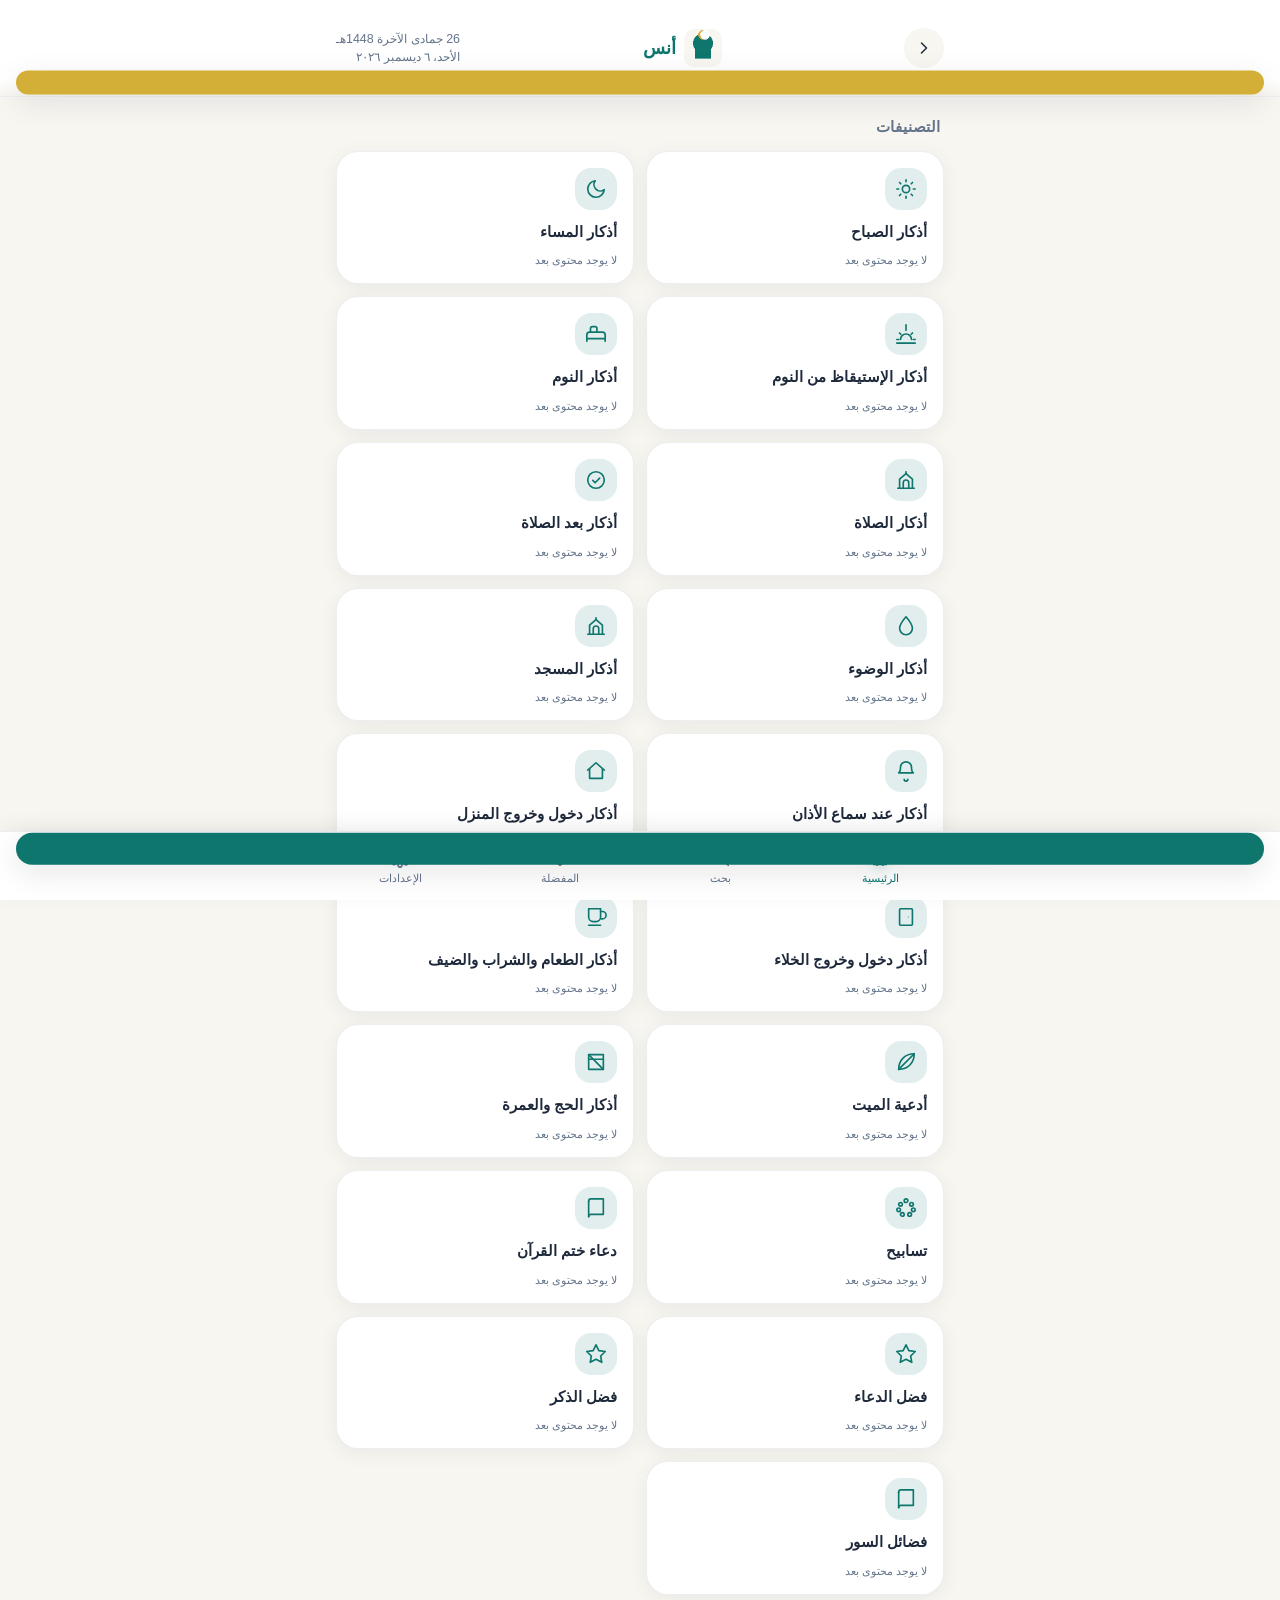
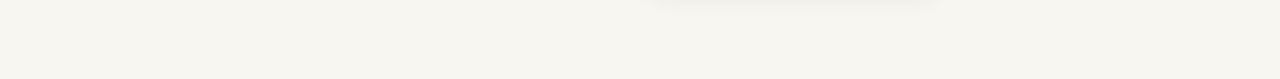
==== index.html @ d57fd91d "Add files via upload" ====
<!DOCTYPE html>
<html lang="ar" dir="rtl">
<head>
  <meta charset="UTF-8" />
  <meta name="viewport" content="width=device-width, initial-scale=1, viewport-fit=cover, maximum-scale=1" />
  <title>أنس - UNS | تطبيق الأذكار</title>
  <meta name="description" content="أنس - تطبيق أذكار إسلامي أنيق يعمل بدون إنترنت، لتسبيح وحفظ وتتبع أذكارك اليومية." />

  <meta name="theme-color" content="#0F766E" />
  <meta name="color-scheme" content="light dark" />
  <meta name="mobile-web-app-capable" content="yes" />
  <meta name="apple-mobile-web-app-capable" content="yes" />
  <meta name="apple-mobile-web-app-status-bar-style" content="black-translucent" />
  <meta name="apple-mobile-web-app-title" content="أنس" />

  <link rel="manifest" href="manifest.json" />
  <link rel="icon" href="assets/icons/favicon.ico" sizes="any" />
  <link rel="icon" type="image/png" sizes="192x192" href="assets/icons/icon-192.png" />
  <link rel="apple-touch-icon" href="assets/icons/icon-180.png" />

  <link rel="stylesheet" href="assets/css/variables.css" />
  <link rel="stylesheet" href="assets/css/base.css" />
  <link rel="stylesheet" href="assets/css/layout.css" />
  <link rel="stylesheet" href="assets/css/components.css" />
  <link rel="stylesheet" href="assets/css/animations.css" />
</head>
<body>
  <a href="#app-outlet" class="skip-link">تخطَّ إلى المحتوى</a>

  <div id="app">
    <header class="app-header" id="app-header" role="banner"></header>

    <main class="app-main" id="main">
      <div id="app-outlet" tabindex="-1"></div>
    </main>

    <nav class="bottom-nav" id="bottom-nav" role="navigation" aria-label="التنقل السفلي"></nav>

    <div class="toast" id="toast" aria-live="polite" aria-atomic="true">
      <div class="toast__inner"></div>
    </div>

    <div class="install-banner" id="install-banner"></div>
    <div class="update-banner" id="update-banner"></div>
  </div>

  <script type="module" src="assets/js/app.js"></script>
</body>
</html>
---- assets/css/variables.css ----
/* ==========================================================================
   UNS (أنس) — Design Tokens
   ========================================================================== */
:root {
  /* Brand colors */
  --color-primary: #0F766E;
  --color-primary-dark: #0B5952;
  --color-primary-light: #14B8A6;
  --color-secondary: #D4AF37;
  --color-bg: #F8F6F1;
  --color-surface: #FFFFFF;
  --color-text: #1E293B;
  --color-text-muted: #64748B;
  --color-success: #16A34A;
  --color-border: rgba(30, 41, 59, 0.08);
  --color-overlay: rgba(15, 23, 42, 0.55);

  /* Elevation */
  --shadow-soft: 0 4px 20px rgba(15, 23, 42, 0.06);
  --shadow-medium: 0 8px 30px rgba(15, 23, 42, 0.10);
  --shadow-button: 0 6px 18px rgba(15, 118, 110, 0.35);

  /* Radius */
  --radius-sm: 10px;
  --radius-md: 16px;
  --radius-lg: 22px;
  --radius-xl: 28px;
  --radius-full: 999px;

  /* Spacing */
  --space-1: 4px;
  --space-2: 8px;
  --space-3: 12px;
  --space-4: 16px;
  --space-5: 20px;
  --space-6: 24px;
  --space-8: 32px;

  /* Typography */
  --font-family: 'UNS-System', 'Segoe UI', Tahoma, Geneva, Arial, sans-serif;
  --font-size-base: 18px;
  --font-size-sm: 0.85em;
  --font-size-lg: 1.2em;
  --font-size-xl: 1.6em;
  --line-height-relaxed: 1.9;

  /* Motion */
  --transition-fast: 150ms ease;
  --transition-medium: 280ms cubic-bezier(.4,0,.2,1);
  --transition-slow: 420ms cubic-bezier(.4,0,.2,1);

  /* Safe areas */
  --safe-top: env(safe-area-inset-top, 0px);
  --safe-bottom: env(safe-area-inset-bottom, 0px);

  --bottom-nav-height: 68px;
  --header-height: 96px;
}

[data-theme="dark"] {
  --color-primary: #14B8A6;
  --color-primary-dark: #0F766E;
  --color-primary-light: #2DD4BF;
  --color-secondary: #E7C34F;
  --color-bg: #0D1412;
  --color-surface: #16211E;
  --color-text: #ECEDEE;
  --color-text-muted: #9AA5A2;
  --color-border: rgba(255, 255, 255, 0.08);
  --color-overlay: rgba(0, 0, 0, 0.6);
  --shadow-soft: 0 4px 20px rgba(0, 0, 0, 0.35);
  --shadow-medium: 0 8px 30px rgba(0, 0, 0, 0.45);
}

/* Font family options selectable from settings */
[data-font="system"] { --font-family: 'UNS-System', 'Segoe UI', Tahoma, Geneva, Arial, sans-serif; }
[data-font="traditional"] { --font-family: 'Traditional Arabic', 'Times New Roman', 'UNS-System', serif; }
[data-font="simplified"] { --font-family: 'Simplified Arabic', Tahoma, 'UNS-System', sans-serif; }
[data-font="rounded"] { --font-family: 'Geeza Pro', 'Arial Rounded MT Bold', 'UNS-System', sans-serif; }

/* Font size options */
[data-fontsize="sm"] { --font-size-base: 16px; }
[data-fontsize="md"] { --font-size-base: 18px; }
[data-fontsize="lg"] { --font-size-base: 21px; }
[data-fontsize="xl"] { --font-size-base: 25px; }
---- assets/css/base.css ----
/* ==========================================================================
   UNS (أنس) — Base / Reset
   ========================================================================== */
*, *::before, *::after { box-sizing: border-box; }

html {
  -webkit-text-size-adjust: 100%;
  scroll-behavior: smooth;
}

html, body {
  height: 100%;
  margin: 0;
  padding: 0;
}

body {
  direction: rtl;
  font-family: var(--font-family);
  font-size: var(--font-size-base);
  background: var(--color-bg);
  color: var(--color-text);
  line-height: 1.5;
  overflow-x: hidden;
  -webkit-tap-highlight-color: transparent;
  transition: background var(--transition-medium), color var(--transition-medium);
}

img { max-width: 100%; display: block; }

button {
  font-family: inherit;
  font-size: inherit;
  color: inherit;
  background: none;
  border: none;
  cursor: pointer;
  -webkit-tap-highlight-color: transparent;
}

a { color: inherit; text-decoration: none; }

ul, ol { list-style: none; margin: 0; padding: 0; }

h1, h2, h3, h4, p { margin: 0; }

input, select {
  font-family: inherit;
  font-size: inherit;
  color: inherit;
}

/* Focus visibility for keyboard users */
:focus-visible {
  outline: 3px solid var(--color-secondary);
  outline-offset: 2px;
  border-radius: var(--radius-sm);
}

/* Reduced motion */
@media (prefers-reduced-motion: reduce) {
  *, *::before, *::after {
    animation-duration: 0.001ms !important;
    animation-iteration-count: 1 !important;
    transition-duration: 0.001ms !important;
    scroll-behavior: auto !important;
  }
}

/* High contrast support */
@media (prefers-contrast: more) {
  :root {
    --color-border: rgba(30,41,59,0.35);
  }
}

#app {
  min-height: 100%;
  display: flex;
  flex-direction: column;
}

.app-main {
  flex: 1;
  padding-top: calc(var(--header-height) + var(--safe-top));
  padding-bottom: calc(var(--bottom-nav-height) + var(--safe-bottom) + var(--space-4));
  padding-inline: var(--space-4);
  max-width: 640px;
  width: 100%;
  margin-inline: auto;
}

.visually-hidden {
  position: absolute !important;
  width: 1px; height: 1px;
  padding: 0; margin: -1px;
  overflow: hidden;
  clip: rect(0,0,0,0);
  white-space: nowrap;
  border: 0;
}

.arabic-text {
  font-weight: 600;
  line-height: var(--line-height-relaxed);
}
---- assets/css/layout.css ----
/* ==========================================================================
   UNS (أنس) — App Shell Layout
   ========================================================================== */
.app-header {
  position: fixed;
  inset-inline: 0;
  top: 0;
  z-index: 40;
  padding-top: var(--safe-top);
  background: linear-gradient(180deg, var(--color-surface) 85%, transparent);
  border-bottom: 1px solid var(--color-border);
  backdrop-filter: blur(10px);
}

.app-header__row {
  max-width: 640px;
  margin-inline: auto;
  padding: var(--space-3) var(--space-4);
  display: flex;
  align-items: center;
  justify-content: space-between;
  min-height: var(--header-height);
}

.app-header__brand {
  display: flex;
  align-items: center;
  gap: var(--space-2);
}

.app-header__brand-icon {
  width: 38px; height: 38px;
  border-radius: var(--radius-sm);
}

.app-header__title {
  font-size: 1.15rem;
  font-weight: 800;
  color: var(--color-primary);
}

.app-header__dates {
  text-align: start;
}

.app-header__hijri {
  font-size: 0.78rem;
  color: var(--color-text-muted);
}

.app-header__gregorian {
  font-size: 0.72rem;
  color: var(--color-text-muted);
}

.app-header__back {
  width: 40px; height: 40px;
  display: flex; align-items: center; justify-content: center;
  border-radius: var(--radius-full);
  background: var(--color-bg);
}

.app-header__search-btn {
  width: 40px; height: 40px;
  display: flex; align-items: center; justify-content: center;
  border-radius: var(--radius-full);
  background: var(--color-bg);
}

/* Bottom navigation */
.bottom-nav {
  position: fixed;
  inset-inline: 0;
  bottom: 0;
  z-index: 40;
  background: var(--color-surface);
  border-top: 1px solid var(--color-border);
  padding-bottom: var(--safe-bottom);
  box-shadow: 0 -4px 20px rgba(0,0,0,0.05);
}

.bottom-nav__row {
  max-width: 640px;
  margin-inline: auto;
  display: flex;
  height: var(--bottom-nav-height);
}

.bottom-nav__item {
  flex: 1;
  display: flex;
  flex-direction: column;
  align-items: center;
  justify-content: center;
  gap: 2px;
  color: var(--color-text-muted);
  font-size: 0.68rem;
  min-height: 44px;
  transition: color var(--transition-fast);
}

.bottom-nav__item svg { width: 22px; height: 22px; }

.bottom-nav__item[aria-current="page"] {
  color: var(--color-primary);
}

.bottom-nav__item[aria-current="page"] svg {
  filter: drop-shadow(0 2px 6px rgba(15,118,110,0.35));
}

/* Toast */
.toast {
  position: fixed;
  bottom: calc(var(--bottom-nav-height) + var(--safe-bottom) + 14px);
  inset-inline: 0;
  display: flex;
  justify-content: center;
  z-index: 100;
  pointer-events: none;
}

.toast__inner {
  background: var(--color-text);
  color: var(--color-surface);
  padding: 10px 20px;
  border-radius: var(--radius-full);
  font-size: 0.85rem;
  box-shadow: var(--shadow-medium);
  opacity: 0;
  transform: translateY(10px);
  transition: all var(--transition-medium);
}

.toast--visible .toast__inner {
  opacity: 1;
  transform: translateY(0);
}

/* Install banner */
.install-banner {
  position: fixed;
  bottom: calc(var(--bottom-nav-height) + var(--safe-bottom) + var(--space-3));
  inset-inline: var(--space-4);
  background: var(--color-primary);
  color: #fff;
  border-radius: var(--radius-lg);
  padding: var(--space-4);
  display: flex;
  align-items: center;
  gap: var(--space-3);
  box-shadow: var(--shadow-medium);
  z-index: 60;
  transform: translateY(140%);
  transition: transform var(--transition-slow);
}

.install-banner--visible { transform: translateY(0); }

.install-banner__text { flex: 1; font-size: 0.85rem; }

.install-banner__actions { display: flex; gap: var(--space-2); }

.install-banner__btn {
  background: rgba(255,255,255,0.2);
  padding: 8px 14px;
  border-radius: var(--radius-full);
  font-size: 0.8rem;
  font-weight: 700;
}

.install-banner__btn--primary { background: var(--color-secondary); color: #1E293B; }

/* Update banner */
.update-banner {
  position: fixed;
  top: calc(var(--header-height) + var(--safe-top) + var(--space-2));
  inset-inline: var(--space-4);
  background: var(--color-secondary);
  color: #1E293B;
  border-radius: var(--radius-lg);
  padding: var(--space-3) var(--space-4);
  display: flex;
  align-items: center;
  justify-content: space-between;
  gap: var(--space-3);
  box-shadow: var(--shadow-medium);
  z-index: 60;
  font-size: 0.85rem;
  font-weight: 700;
  transform: translateY(-140%);
  transition: transform var(--transition-slow);
}

.update-banner--visible { transform: translateY(0); }
---- assets/css/components.css ----
/* ==========================================================================
   UNS (أنس) — Components
   ========================================================================== */

/* Section title */
.section-title {
  font-size: 0.95rem;
  font-weight: 800;
  color: var(--color-text-muted);
  margin: var(--space-5) var(--space-1) var(--space-3);
}

/* Category grid */
.category-grid {
  display: grid;
  grid-template-columns: 1fr 1fr;
  gap: var(--space-3);
}

.category-card {
  background: var(--color-surface);
  border-radius: var(--radius-lg);
  padding: var(--space-4);
  box-shadow: var(--shadow-soft);
  display: flex;
  flex-direction: column;
  align-items: flex-start;
  gap: var(--space-3);
  min-height: 118px;
  border: 1px solid var(--color-border);
  transition: transform var(--transition-fast), box-shadow var(--transition-fast);
  position: relative;
  overflow: hidden;
}

.category-card:active { transform: scale(0.97); }

.category-card__icon {
  width: 42px; height: 42px;
  border-radius: var(--radius-md);
  background: color-mix(in srgb, var(--color-primary) 12%, transparent);
  display: flex; align-items: center; justify-content: center;
  color: var(--color-primary);
}

.category-card__icon svg { width: 22px; height: 22px; }

.category-card__name {
  font-weight: 700;
  font-size: 0.92rem;
  line-height: 1.4;
}

.category-card__count {
  font-size: 0.7rem;
  color: var(--color-text-muted);
}

.category-card__badge {
  position: absolute;
  top: 10px;
  inset-inline-end: 10px;
  width: 22px; height: 22px;
  border-radius: 50%;
  background: var(--color-success);
  display: flex; align-items: center; justify-content: center;
  color: #fff;
}

.category-card__badge svg { width: 13px; height: 13px; }

/* Dhikr list */
.dhikr-list-item {
  background: var(--color-surface);
  border-radius: var(--radius-lg);
  padding: var(--space-4);
  box-shadow: var(--shadow-soft);
  margin-bottom: var(--space-3);
  display: flex;
  align-items: flex-start;
  gap: var(--space-3);
  border: 1px solid var(--color-border);
  transition: transform var(--transition-fast);
}

.dhikr-list-item:active { transform: scale(0.985); }

.dhikr-list-item--done {
  border-color: color-mix(in srgb, var(--color-success) 40%, transparent);
  background: color-mix(in srgb, var(--color-success) 6%, var(--color-surface));
}

.dhikr-list-item__check {
  width: 30px; height: 30px;
  border-radius: 50%;
  border: 2px solid var(--color-border);
  flex-shrink: 0;
  display: flex; align-items: center; justify-content: center;
  color: transparent;
}

.dhikr-list-item--done .dhikr-list-item__check {
  background: var(--color-success);
  border-color: var(--color-success);
  color: #fff;
}

.dhikr-list-item__check svg { width: 16px; height: 16px; }

.dhikr-list-item__body { flex: 1; min-width: 0; }

.dhikr-list-item__text {
  font-size: 1rem;
  line-height: var(--line-height-relaxed);
}

.dhikr-list-item__meta {
  margin-top: var(--space-2);
  font-size: 0.75rem;
  color: var(--color-text-muted);
  display: flex;
  gap: var(--space-3);
  align-items: center;
}

.dhikr-list-item__fav {
  color: var(--color-text-muted);
}

.dhikr-list-item__fav[aria-pressed="true"] { color: var(--color-secondary); }
.dhikr-list-item__fav svg { width: 18px; height: 18px; }

/* Dhikr counter page */
.dhikr-stage {
  display: flex;
  flex-direction: column;
  align-items: center;
  padding-top: var(--space-4);
}

.dhikr-stage__progress {
  font-size: 0.85rem;
  color: var(--color-text-muted);
  margin-bottom: var(--space-4);
}

.dhikr-stage__card {
  width: 100%;
  background: var(--color-surface);
  border-radius: var(--radius-xl);
  box-shadow: var(--shadow-medium);
  padding: var(--space-6) var(--space-5);
  text-align: center;
  border: 1px solid var(--color-border);
  min-height: 160px;
  display: flex;
  align-items: center;
  justify-content: center;
}

.dhikr-stage__text {
  font-size: 1.35rem;
  line-height: var(--line-height-relaxed);
  font-weight: 700;
}

.dhikr-stage__circle-wrap {
  position: relative;
  width: 240px; height: 240px;
  margin: var(--space-8) auto var(--space-4);
}

.dhikr-stage__circle-wrap svg { width: 100%; height: 100%; transform: rotate(-90deg); }

.dhikr-stage__circle-bg { fill: none; stroke: var(--color-border); stroke-width: 12; }
.dhikr-stage__circle-fg {
  fill: none;
  stroke: var(--color-primary);
  stroke-width: 12;
  stroke-linecap: round;
  transition: stroke-dashoffset var(--transition-medium);
}

.dhikr-stage__center {
  position: absolute;
  inset: 0;
  display: flex;
  flex-direction: column;
  align-items: center;
  justify-content: center;
}

.dhikr-stage__remaining {
  font-size: 2.6rem;
  font-weight: 800;
  color: var(--color-primary);
  font-variant-numeric: tabular-nums;
}

.dhikr-stage__percent {
  font-size: 0.85rem;
  color: var(--color-text-muted);
  margin-top: 4px;
}

.tap-button {
  width: 100%;
  max-width: 320px;
  padding: var(--space-5);
  background: var(--color-primary);
  color: #fff;
  border-radius: var(--radius-xl);
  font-size: 1.1rem;
  font-weight: 800;
  box-shadow: var(--shadow-button);
  min-height: 66px;
  transition: transform 100ms ease;
}

.tap-button:active { transform: scale(0.96); }

.dhikr-stage__actions {
  display: flex;
  gap: var(--space-3);
  margin-top: var(--space-5);
}

.icon-btn {
  width: 46px; height: 46px;
  border-radius: var(--radius-full);
  background: var(--color-surface);
  border: 1px solid var(--color-border);
  display: flex; align-items: center; justify-content: center;
  box-shadow: var(--shadow-soft);
}

.icon-btn svg { width: 20px; height: 20px; }

/* Completion screen */
.completion-screen {
  display: flex;
  flex-direction: column;
  align-items: center;
  text-align: center;
  padding-top: var(--space-8);
  gap: var(--space-4);
}

.completion-screen__icon {
  width: 96px; height: 96px;
  border-radius: 50%;
  background: color-mix(in srgb, var(--color-success) 15%, transparent);
  display: flex; align-items: center; justify-content: center;
  color: var(--color-success);
}

.completion-screen__icon svg { width: 48px; height: 48px; }

.completion-screen__title { font-size: 1.3rem; font-weight: 800; }
.completion-screen__subtitle { color: var(--color-text-muted); font-size: 0.9rem; }

.primary-btn {
  background: var(--color-primary);
  color: #fff;
  padding: 14px 28px;
  border-radius: var(--radius-full);
  font-weight: 700;
  box-shadow: var(--shadow-button);
}

.secondary-btn {
  background: var(--color-bg);
  color: var(--color-text);
  padding: 14px 28px;
  border-radius: var(--radius-full);
  font-weight: 700;
  border: 1px solid var(--color-border);
}

/* Settings */
.settings-group {
  background: var(--color-surface);
  border-radius: var(--radius-lg);
  border: 1px solid var(--color-border);
  margin-bottom: var(--space-4);
  overflow: hidden;
}

.settings-group__title {
  padding: var(--space-3) var(--space-4) var(--space-1);
  font-size: 0.75rem;
  color: var(--color-text-muted);
  font-weight: 700;
}

.settings-row {
  display: flex;
  align-items: center;
  justify-content: space-between;
  padding: var(--space-4);
  border-top: 1px solid var(--color-border);
  gap: var(--space-3);
  min-height: 44px;
}

.settings-row:first-of-type { border-top: none; }

.settings-row__label { font-weight: 600; font-size: 0.92rem; }
.settings-row__desc { font-size: 0.72rem; color: var(--color-text-muted); margin-top: 2px; }

.segmented {
  display: flex;
  background: var(--color-bg);
  border-radius: var(--radius-full);
  padding: 3px;
  gap: 2px;
}

.segmented button {
  padding: 8px 14px;
  border-radius: var(--radius-full);
  font-size: 0.78rem;
  font-weight: 700;
  color: var(--color-text-muted);
  min-height: 34px;
}

.segmented button[aria-pressed="true"] {
  background: var(--color-primary);
  color: #fff;
}

.switch {
  width: 48px; height: 28px;
  border-radius: var(--radius-full);
  background: var(--color-border);
  position: relative;
  flex-shrink: 0;
  transition: background var(--transition-fast);
}

.switch::after {
  content: "";
  position: absolute;
  top: 3px;
  inset-inline-start: 3px;
  width: 22px; height: 22px;
  border-radius: 50%;
  background: #fff;
  box-shadow: 0 2px 6px rgba(0,0,0,0.2);
  transition: inset-inline-start var(--transition-fast);
}

.switch[aria-pressed="true"] { background: var(--color-primary); }
.switch[aria-pressed="true"]::after { inset-inline-start: 23px; }

.select-native {
  background: var(--color-bg);
  border: 1px solid var(--color-border);
  border-radius: var(--radius-md);
  padding: 8px 12px;
  min-height: 40px;
}

/* Search */
.search-bar {
  display: flex;
  align-items: center;
  gap: var(--space-2);
  background: var(--color-surface);
  border: 1px solid var(--color-border);
  border-radius: var(--radius-full);
  padding: var(--space-2) var(--space-4);
  margin-bottom: var(--space-4);
  box-shadow: var(--shadow-soft);
}

.search-bar input {
  flex: 1;
  background: none;
  border: none;
  min-height: 40px;
}

.search-bar svg { width: 18px; height: 18px; color: var(--color-text-muted); flex-shrink: 0; }

.empty-state {
  text-align: center;
  padding: var(--space-8) var(--space-4);
  color: var(--color-text-muted);
}

.empty-state svg { width: 56px; height: 56px; margin-inline: auto var(--space-3); opacity: 0.5; }

/* Stats */
.stats-grid {
  display: grid;
  grid-template-columns: repeat(3, 1fr);
  gap: var(--space-3);
  margin-bottom: var(--space-5);
}

.stat-card {
  background: var(--color-surface);
  border-radius: var(--radius-lg);
  padding: var(--space-4) var(--space-2);
  text-align: center;
  border: 1px solid var(--color-border);
  box-shadow: var(--shadow-soft);
}

.stat-card__value { font-size: 1.4rem; font-weight: 800; color: var(--color-primary); }
.stat-card__label { font-size: 0.68rem; color: var(--color-text-muted); margin-top: 4px; }

.bars {
  display: flex;
  align-items: flex-end;
  gap: 8px;
  height: 120px;
  padding: var(--space-3);
  background: var(--color-surface);
  border-radius: var(--radius-lg);
  border: 1px solid var(--color-border);
}

.bars__col { flex: 1; display: flex; flex-direction: column; align-items: center; gap: 6px; }
.bars__fill {
  width: 100%;
  background: var(--color-primary);
  border-radius: 6px 6px 0 0;
  min-height: 3px;
  transition: height var(--transition-medium);
}
.bars__label { font-size: 0.6rem; color: var(--color-text-muted); }

/* Skip link */
.skip-link {
  position: fixed;
  top: -60px;
  inset-inline-start: 10px;
  background: var(--color-primary);
  color: #fff;
  padding: 10px 16px;
  border-radius: var(--radius-md);
  z-index: 200;
  transition: top var(--transition-fast);
}

.skip-link:focus { top: calc(10px + var(--safe-top)); }
---- assets/css/animations.css ----
/* ==========================================================================
   UNS (أنس) — Animations
   ========================================================================== */

@keyframes uns-fade-in {
  from { opacity: 0; transform: translateY(8px); }
  to { opacity: 1; transform: translateY(0); }
}

@keyframes uns-pop {
  0% { transform: scale(0.9); opacity: 0; }
  60% { transform: scale(1.03); opacity: 1; }
  100% { transform: scale(1); }
}

@keyframes uns-check-pop {
  0% { transform: scale(0); }
  70% { transform: scale(1.2); }
  100% { transform: scale(1); }
}

@keyframes uns-pulse {
  0%, 100% { box-shadow: 0 0 0 0 rgba(15,118,110,0.35); }
  50% { box-shadow: 0 0 0 14px rgba(15,118,110,0); }
}

.view-enter {
  animation: uns-fade-in var(--transition-medium) both;
}

.category-card, .dhikr-list-item {
  animation: uns-fade-in var(--transition-medium) both;
}

.dhikr-stage__card {
  animation: uns-pop var(--transition-medium) both;
}

.dhikr-list-item--done .dhikr-list-item__check svg {
  animation: uns-check-pop 260ms ease both;
}

.completion-screen__icon {
  animation: uns-pop 420ms cubic-bezier(.34,1.56,.64,1) both;
}

.tap-button--tapped {
  animation: uns-pulse 500ms ease-out;
}

@media (prefers-reduced-motion: reduce) {
  .category-card, .dhikr-list-item, .dhikr-stage__card, .completion-screen__icon, .view-enter {
    animation: none !important;
  }
}
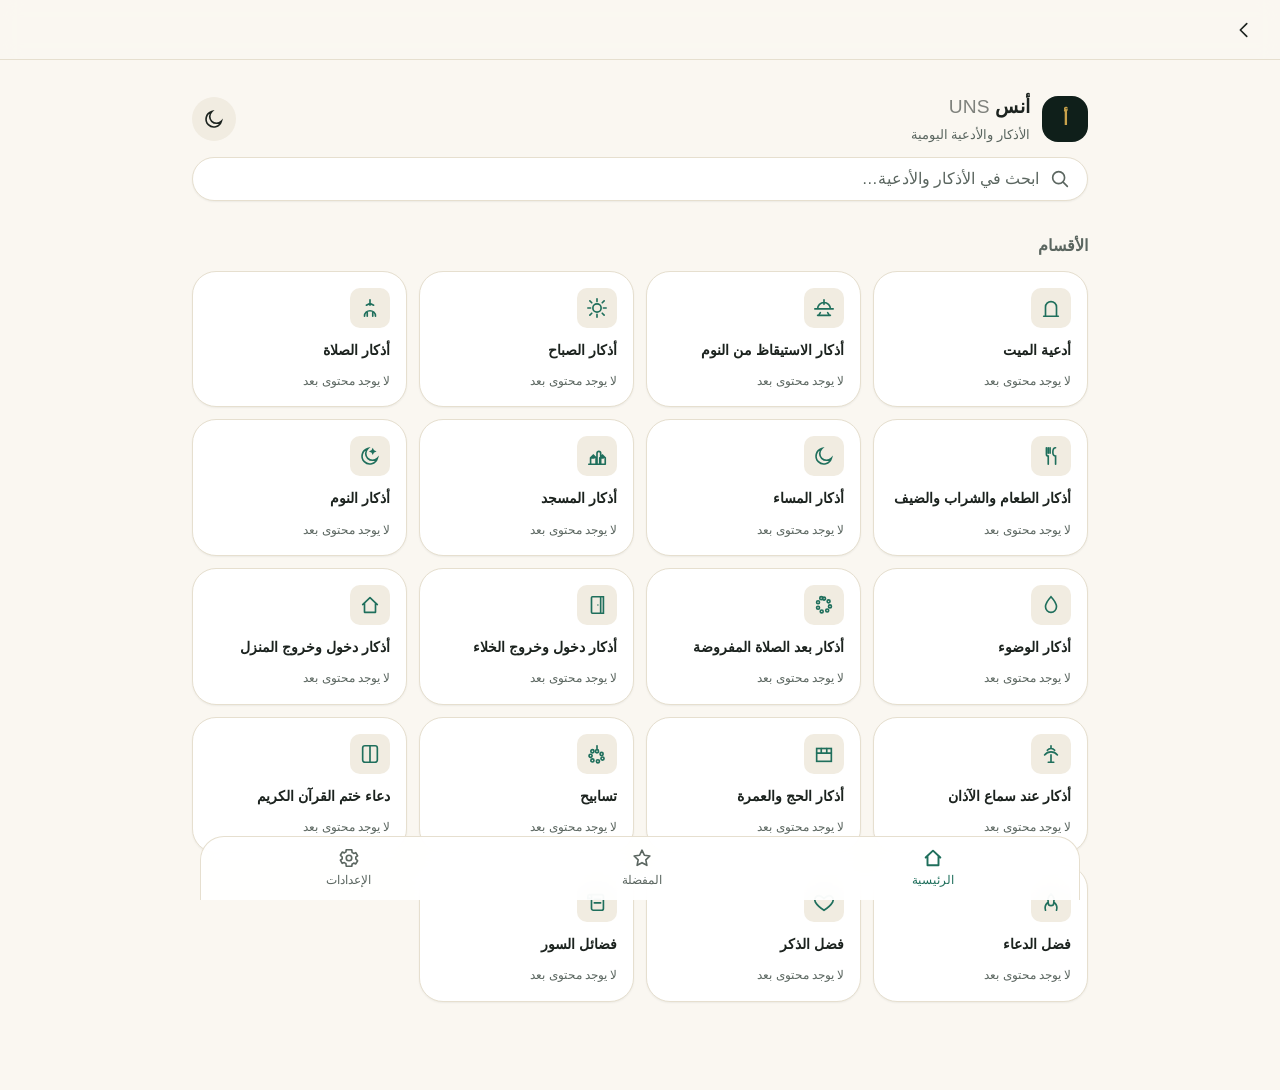
==== commit 9d5c3fb8: "Add files via upload" ====
--- a/index.html
+++ b/index.html
@@ -1,49 +1,64 @@
 <!DOCTYPE html>
 <html lang="ar" dir="rtl">
 <head>
-  <meta charset="UTF-8" />
-  <meta name="viewport" content="width=device-width, initial-scale=1, viewport-fit=cover, maximum-scale=1" />
-  <title>أنس - UNS | تطبيق الأذكار</title>
-  <meta name="description" content="أنس - تطبيق أذكار إسلامي أنيق يعمل بدون إنترنت، لتسبيح وحفظ وتتبع أذكارك اليومية." />
-
-  <meta name="theme-color" content="#0F766E" />
-  <meta name="color-scheme" content="light dark" />
-  <meta name="mobile-web-app-capable" content="yes" />
-  <meta name="apple-mobile-web-app-capable" content="yes" />
-  <meta name="apple-mobile-web-app-status-bar-style" content="black-translucent" />
-  <meta name="apple-mobile-web-app-title" content="أنس" />
-
-  <link rel="manifest" href="manifest.json" />
-  <link rel="icon" href="assets/icons/favicon.ico" sizes="any" />
-  <link rel="icon" type="image/png" sizes="192x192" href="assets/icons/icon-192.png" />
-  <link rel="apple-touch-icon" href="assets/icons/icon-180.png" />
-
-  <link rel="stylesheet" href="assets/css/variables.css" />
-  <link rel="stylesheet" href="assets/css/base.css" />
-  <link rel="stylesheet" href="assets/css/layout.css" />
-  <link rel="stylesheet" href="assets/css/components.css" />
-  <link rel="stylesheet" href="assets/css/animations.css" />
+<meta charset="UTF-8" />
+<meta name="viewport" content="width=device-width, initial-scale=1, viewport-fit=cover" />
+<title>أنس - UNS | الأذكار والأدعية</title>
+<meta name="description" content="تطبيق أنس للأذكار والأدعية اليومية، يعمل بالكامل بدون إنترنت." />
+<meta name="theme-color" content="#0F1F1A" />
+<link rel="manifest" href="manifest.json" />
+<link rel="icon" href="assets/icons/icon-192.svg" type="image/svg+xml" />
+<link rel="apple-touch-icon" href="assets/icons/icon-192.svg" />
+<link rel="stylesheet" href="css/main.css" />
+<link rel="stylesheet" href="css/components.css" />
+<link rel="stylesheet" href="css/home.css" />
+<link rel="stylesheet" href="css/section.css" />
+<link rel="stylesheet" href="css/dhikr.css" />
+<link rel="stylesheet" href="css/settings.css" />
+<link rel="stylesheet" href="css/responsive.css" />
 </head>
 <body>
-  <a href="#app-outlet" class="skip-link">تخطَّ إلى المحتوى</a>
 
-  <div id="app">
-    <header class="app-header" id="app-header" role="banner"></header>
+<script>
+  // Decode the path GitHub Pages' 404.html redirect trick encoded into the query string,
+  // and restore the real URL before the router reads it. No-op on any normal host/route.
+  (function (l) {
+    if (l.search[1] !== '/') return;
+    var decoded = l.search.slice(1).split('&').map(function (s) {
+      return s.replace(/~and~/g, '&');
+    }).join('?');
+    window.history.replaceState(null, null, l.pathname.slice(0, -1) + decoded + l.hash);
+  })(window.location);
+</script>
 
-    <main class="app-main" id="main">
-      <div id="app-outlet" tabindex="-1"></div>
-    </main>
+<div id="app">
+  <header class="app-header" id="appHeader" hidden>
+    <button class="app-header__back" id="backBtn" aria-label="رجوع">
+      <svg class="icon" aria-hidden="true"><use href="assets/icons/sprite.svg#icon-back"></use></svg>
+    </button>
+    <h1 class="app-header__title"></h1>
+  </header>
 
-    <nav class="bottom-nav" id="bottom-nav" role="navigation" aria-label="التنقل السفلي"></nav>
+  <main id="view" role="main"></main>
 
-    <div class="toast" id="toast" aria-live="polite" aria-atomic="true">
-      <div class="toast__inner"></div>
-    </div>
+  <nav class="tabbar" aria-label="التنقل الرئيسي">
+    <a class="tabbar__item" data-route="home" href="/" data-route-link>
+      <svg class="icon" aria-hidden="true"><use href="assets/icons/sprite.svg#icon-home"></use></svg>
+      <span>الرئيسية</span>
+    </a>
+    <a class="tabbar__item" data-route="favorites" href="/favorites" data-route-link>
+      <svg class="icon" aria-hidden="true"><use href="assets/icons/sprite.svg#icon-star"></use></svg>
+      <span>المفضلة</span>
+    </a>
+    <a class="tabbar__item" data-route="settings" href="/settings" data-route-link>
+      <svg class="icon" aria-hidden="true"><use href="assets/icons/sprite.svg#icon-settings"></use></svg>
+      <span>الإعدادات</span>
+    </a>
+  </nav>
+</div>
 
-    <div class="install-banner" id="install-banner"></div>
-    <div class="update-banner" id="update-banner"></div>
-  </div>
+<div class="toast" id="toast" role="status" aria-live="polite"></div>
 
-  <script type="module" src="assets/js/app.js"></script>
+<script type="module" src="js/app.js"></script>
 </body>
 </html>
--- a/css/main.css
+++ b/css/main.css
@@ -0,0 +1,198 @@
+/* ==========================================================================
+   أنس - UNS — Core tokens, reset, base typography
+   ========================================================================== */
+
+:root {
+  /* Light palette — "ورق ومحبرة" calm paper & ink */
+  --color-bg: #FAF7F1;
+  --color-surface: #FFFFFF;
+  --color-surface-2: #F1ECE1;
+  --color-border: #E6DFCF;
+  --color-text: #1C231F;
+  --color-text-muted: #5B6660;
+  --color-primary: #0F1F1A;
+  --color-primary-2: #1F6F5C;
+  --color-accent: #C9A24B;
+  --color-accent-2: #B08A2E;
+  --color-danger: #A6432F;
+  --color-success: #1F6F5C;
+  --shadow-sm: 0 1px 2px rgba(15, 31, 26, 0.06);
+  --shadow-md: 0 6px 20px rgba(15, 31, 26, 0.08);
+  --shadow-lg: 0 16px 40px rgba(15, 31, 26, 0.12);
+
+  --radius-sm: 10px;
+  --radius-md: 16px;
+  --radius-lg: 24px;
+  --radius-pill: 999px;
+
+  --space-1: 4px;
+  --space-2: 8px;
+  --space-3: 12px;
+  --space-4: 16px;
+  --space-5: 24px;
+  --space-6: 32px;
+  --space-7: 48px;
+  --space-8: 64px;
+
+  --font-ui: "Segoe UI", "Tahoma", "Geeza Pro", "Noto Naskh Arabic", "Arial", sans-serif;
+  --font-quran: "Traditional Arabic", "Amiri", "Noto Naskh Arabic", "Geeza Pro", "Segoe UI", serif;
+
+  --fs-root: 16px;
+  --fs-scale: 1;
+  --duration-fast: 140ms;
+  --duration-med: 260ms;
+  --ease-out: cubic-bezier(.16,.8,.3,1);
+
+  --header-h: 60px;
+  --tabbar-h: 64px;
+  color-scheme: light;
+}
+
+:root[data-theme="dark"] {
+  --color-bg: #0D1512;
+  --color-surface: #131E19;
+  --color-surface-2: #1A2620;
+  --color-border: #24332C;
+  --color-text: #F1EFE6;
+  --color-text-muted: #9AA79F;
+  --color-primary: #F4EFE3;
+  --color-primary-2: #4FA98C;
+  --color-accent: #D8B65B;
+  --color-accent-2: #E7C878;
+  --shadow-sm: 0 1px 2px rgba(0, 0, 0, 0.3);
+  --shadow-md: 0 6px 20px rgba(0, 0, 0, 0.35);
+  --shadow-lg: 0 16px 40px rgba(0, 0, 0, 0.45);
+  color-scheme: dark;
+}
+
+/* Font-size settings map to a root scale */
+:root[data-font="sm"] { --fs-scale: 0.9; }
+:root[data-font="md"] { --fs-scale: 1; }
+:root[data-font="lg"] { --fs-scale: 1.15; }
+:root[data-font="xl"] { --fs-scale: 1.3; }
+
+*, *::before, *::after { box-sizing: border-box; }
+
+html {
+  font-size: calc(var(--fs-root) * var(--fs-scale));
+  -webkit-text-size-adjust: 100%;
+}
+
+html, body {
+  height: 100%;
+}
+
+body {
+  margin: 0;
+  background: var(--color-bg);
+  color: var(--color-text);
+  font-family: var(--font-ui);
+  line-height: 1.6;
+  overflow-x: hidden;
+  transition: background var(--duration-med) var(--ease-out), color var(--duration-med) var(--ease-out);
+}
+
+img, svg { display: block; max-width: 100%; }
+
+button {
+  font-family: inherit;
+  color: inherit;
+  background: none;
+  border: none;
+  cursor: pointer;
+  -webkit-tap-highlight-color: transparent;
+}
+
+a { color: inherit; text-decoration: none; }
+
+input, select {
+  font-family: inherit;
+  font-size: 1rem;
+  color: inherit;
+}
+
+ul { list-style: none; margin: 0; padding: 0; }
+
+.icon {
+  width: 22px;
+  height: 22px;
+  fill: none;
+  stroke: currentColor;
+  stroke-width: 1.8;
+  flex-shrink: 0;
+}
+
+.icon-fill { fill: currentColor; stroke: none; }
+
+:focus-visible {
+  outline: 2px solid var(--color-accent);
+  outline-offset: 2px;
+  border-radius: var(--radius-sm);
+}
+
+.visually-hidden {
+  position: absolute;
+  width: 1px; height: 1px;
+  margin: -1px; padding: 0;
+  overflow: hidden;
+  clip: rect(0,0,0,0);
+  white-space: nowrap;
+  border: 0;
+}
+
+/* App shell */
+#app {
+  min-height: 100%;
+  display: flex;
+  flex-direction: column;
+}
+
+.app-header {
+  position: sticky;
+  top: 0;
+  z-index: 20;
+  height: var(--header-h);
+  display: flex;
+  align-items: center;
+  gap: var(--space-3);
+  padding: 0 var(--space-4);
+  background: color-mix(in srgb, var(--color-bg) 88%, transparent);
+  backdrop-filter: blur(10px);
+  border-bottom: 1px solid var(--color-border);
+}
+
+.app-header__back {
+  width: 40px; height: 40px;
+  display: flex; align-items: center; justify-content: center;
+  border-radius: var(--radius-pill);
+}
+.app-header__back:hover { background: var(--color-surface-2); }
+
+.app-header__title {
+  font-size: 1.05rem;
+  font-weight: 700;
+  flex: 1;
+  overflow: hidden;
+  text-overflow: ellipsis;
+  white-space: nowrap;
+}
+
+main#view {
+  flex: 1;
+  padding-bottom: calc(var(--tabbar-h) + var(--space-5));
+}
+
+.container {
+  max-width: 720px;
+  margin: 0 auto;
+  padding: 0 var(--space-4);
+}
+
+@media (prefers-reduced-motion: reduce) {
+  *, *::before, *::after {
+    animation-duration: 0.001ms !important;
+    animation-iteration-count: 1 !important;
+    transition-duration: 0.001ms !important;
+    scroll-behavior: auto !important;
+  }
+}
--- a/css/components.css
+++ b/css/components.css
@@ -0,0 +1,212 @@
+/* ==========================================================================
+   Reusable components
+   ========================================================================== */
+
+.btn {
+  display: inline-flex;
+  align-items: center;
+  justify-content: center;
+  gap: var(--space-2);
+  padding: 10px 18px;
+  border-radius: var(--radius-pill);
+  font-size: 0.95rem;
+  font-weight: 600;
+  transition: transform var(--duration-fast) var(--ease-out), background var(--duration-fast);
+}
+.btn:active { transform: scale(0.96); }
+
+.btn--primary {
+  background: var(--color-primary-2);
+  color: #FCFBF6;
+}
+
+.btn--ghost {
+  background: var(--color-surface-2);
+  color: var(--color-text);
+}
+
+.btn--outline {
+  border: 1px solid var(--color-border);
+  color: var(--color-text);
+}
+
+.btn--icon {
+  width: 44px;
+  height: 44px;
+  border-radius: var(--radius-pill);
+  padding: 0;
+  background: var(--color-surface-2);
+}
+.btn--icon.is-active { background: var(--color-accent); color: var(--color-primary); }
+
+/* Cards */
+.card {
+  background: var(--color-surface);
+  border: 1px solid var(--color-border);
+  border-radius: var(--radius-lg);
+  box-shadow: var(--shadow-sm);
+  transition: box-shadow var(--duration-med) var(--ease-out), transform var(--duration-fast);
+}
+
+.card--pressable { cursor: pointer; }
+.card--pressable:hover { box-shadow: var(--shadow-md); }
+.card--pressable:active { transform: scale(0.985); }
+
+/* Search field */
+.search-field {
+  display: flex;
+  align-items: center;
+  gap: var(--space-2);
+  background: var(--color-surface);
+  border: 1px solid var(--color-border);
+  border-radius: var(--radius-pill);
+  padding: 10px 16px;
+  box-shadow: var(--shadow-sm);
+}
+.search-field .icon { color: var(--color-text-muted); }
+.search-field input {
+  flex: 1;
+  background: none;
+  border: none;
+  outline: none;
+  color: var(--color-text);
+}
+.search-field input::placeholder { color: var(--color-text-muted); }
+
+/* Empty state */
+.empty-state {
+  display: flex;
+  flex-direction: column;
+  align-items: center;
+  text-align: center;
+  gap: var(--space-3);
+  padding: var(--space-8) var(--space-4);
+  color: var(--color-text-muted);
+}
+.empty-state .icon {
+  width: 56px; height: 56px;
+  color: var(--color-accent);
+  opacity: 0.8;
+}
+.empty-state p { margin: 0; font-size: 0.95rem; max-width: 32ch; }
+
+/* Tab bar */
+.tabbar {
+  position: fixed;
+  inset-inline: 0;
+  bottom: 0;
+  z-index: 30;
+  height: var(--tabbar-h);
+  display: flex;
+  align-items: center;
+  justify-content: space-around;
+  background: color-mix(in srgb, var(--color-surface) 92%, transparent);
+  backdrop-filter: blur(12px);
+  border-top: 1px solid var(--color-border);
+  padding-bottom: env(safe-area-inset-bottom, 0);
+}
+
+.tabbar__item {
+  display: flex;
+  flex-direction: column;
+  align-items: center;
+  gap: 2px;
+  padding: var(--space-2) var(--space-4);
+  color: var(--color-text-muted);
+  font-size: 0.72rem;
+  border-radius: var(--radius-md);
+  transition: color var(--duration-fast);
+}
+.tabbar__item .icon { width: 22px; height: 22px; }
+.tabbar__item.is-active { color: var(--color-primary-2); }
+.tabbar__item.is-active .icon { stroke-width: 2.1; }
+
+/* Toast */
+.toast {
+  position: fixed;
+  bottom: calc(var(--tabbar-h) + var(--space-4));
+  left: 50%;
+  transform: translateX(-50%) translateY(20px);
+  background: var(--color-primary);
+  color: var(--color-bg);
+  padding: 10px 20px;
+  border-radius: var(--radius-pill);
+  font-size: 0.85rem;
+  box-shadow: var(--shadow-lg);
+  z-index: 50;
+  opacity: 0;
+  pointer-events: none;
+  transition: opacity var(--duration-med) var(--ease-out), transform var(--duration-med) var(--ease-out);
+}
+.toast.is-visible {
+  opacity: 1;
+  transform: translateX(-50%) translateY(0);
+}
+
+/* Switch */
+.switch {
+  position: relative;
+  width: 46px;
+  height: 26px;
+  border-radius: var(--radius-pill);
+  background: var(--color-surface-2);
+  border: 1px solid var(--color-border);
+  flex-shrink: 0;
+  transition: background var(--duration-fast);
+}
+.switch::after {
+  content: "";
+  position: absolute;
+  top: 2px;
+  right: 2px;
+  width: 20px; height: 20px;
+  border-radius: 50%;
+  background: var(--color-surface);
+  box-shadow: var(--shadow-sm);
+  transition: transform var(--duration-med) var(--ease-out);
+}
+.switch.is-on { background: var(--color-primary-2); border-color: var(--color-primary-2); }
+.switch.is-on::after { transform: translateX(-20px); background: #fff; }
+
+/* Section label */
+.section-label {
+  display: flex;
+  align-items: center;
+  justify-content: space-between;
+  margin: var(--space-6) 0 var(--space-3);
+}
+.section-label h2 {
+  font-size: 1rem;
+  margin: 0;
+  color: var(--color-text-muted);
+  font-weight: 700;
+}
+
+/* Skeleton loading */
+.skeleton {
+  background: linear-gradient(90deg, var(--color-surface-2) 25%, var(--color-border) 37%, var(--color-surface-2) 63%);
+  background-size: 400% 100%;
+  animation: skeleton-loading 1.4s ease infinite;
+  border-radius: var(--radius-md);
+}
+@keyframes skeleton-loading {
+  0% { background-position: 100% 50%; }
+  100% { background-position: 0 50%; }
+}
+
+/* Ready badge for install/offline state */
+.ready-pill {
+  display: inline-flex;
+  align-items: center;
+  gap: 6px;
+  font-size: 0.72rem;
+  color: var(--color-text-muted);
+  padding: 4px 10px;
+  border-radius: var(--radius-pill);
+  background: var(--color-surface-2);
+}
+.ready-pill .dot {
+  width: 7px; height: 7px;
+  border-radius: 50%;
+  background: var(--color-success);
+}
--- a/css/home.css
+++ b/css/home.css
@@ -0,0 +1,159 @@
+/* ==========================================================================
+   Home screen
+   ========================================================================== */
+
+.home-hero {
+  padding: var(--space-6) 0 var(--space-3);
+  display: flex;
+  align-items: center;
+  justify-content: space-between;
+}
+
+.home-hero__brand {
+  display: flex;
+  align-items: center;
+  gap: var(--space-3);
+}
+
+.home-hero__mark {
+  width: 46px; height: 46px;
+  border-radius: var(--radius-md);
+  background: var(--color-primary);
+  display: flex; align-items: center; justify-content: center;
+  color: var(--color-accent);
+  font-weight: 700;
+  font-size: 1.1rem;
+}
+
+.home-hero__title {
+  font-size: 1.2rem;
+  font-weight: 800;
+  margin: 0;
+  letter-spacing: 0.2px;
+}
+.home-hero__subtitle {
+  margin: 2px 0 0;
+  font-size: 0.8rem;
+  color: var(--color-text-muted);
+}
+
+.home-hero__actions {
+  display: flex;
+  gap: var(--space-2);
+}
+
+/* Continue reading banner */
+.continue-card {
+  display: flex;
+  align-items: center;
+  gap: var(--space-4);
+  padding: var(--space-4);
+  margin-top: var(--space-4);
+  background: linear-gradient(135deg, var(--color-primary) 0%, color-mix(in srgb, var(--color-primary) 80%, var(--color-primary-2)) 100%);
+  color: var(--color-bg);
+  border-radius: var(--radius-lg);
+}
+:root[data-theme="dark"] .continue-card { color: var(--color-text); }
+
+.continue-card__icon {
+  width: 44px; height: 44px;
+  border-radius: var(--radius-pill);
+  background: rgba(244, 239, 227, 0.14);
+  display: flex; align-items: center; justify-content: center;
+  color: var(--color-accent);
+  flex-shrink: 0;
+}
+.continue-card__body { flex: 1; min-width: 0; }
+.continue-card__label {
+  font-size: 0.72rem;
+  opacity: 0.75;
+  margin: 0 0 2px;
+}
+.continue-card__title {
+  font-size: 0.95rem;
+  font-weight: 700;
+  margin: 0;
+  overflow: hidden;
+  text-overflow: ellipsis;
+  white-space: nowrap;
+}
+.continue-card__progress {
+  margin-top: var(--space-2);
+  height: 4px;
+  border-radius: var(--radius-pill);
+  background: rgba(244, 239, 227, 0.2);
+  overflow: hidden;
+}
+.continue-card__progress span {
+  display: block;
+  height: 100%;
+  background: var(--color-accent);
+  border-radius: inherit;
+  transition: width var(--duration-med) var(--ease-out);
+}
+
+/* Sections grid */
+.sections-grid {
+  display: grid;
+  grid-template-columns: repeat(2, 1fr);
+  gap: var(--space-3);
+}
+
+.section-card {
+  padding: var(--space-4);
+  display: flex;
+  flex-direction: column;
+  gap: var(--space-3);
+  min-height: 108px;
+}
+
+.section-card__icon {
+  width: 40px; height: 40px;
+  border-radius: var(--radius-sm);
+  background: var(--color-surface-2);
+  display: flex; align-items: center; justify-content: center;
+  color: var(--color-primary-2);
+}
+
+.section-card__title {
+  font-size: 0.9rem;
+  font-weight: 700;
+  margin: 0;
+  line-height: 1.4;
+}
+
+.section-card__count {
+  font-size: 0.72rem;
+  color: var(--color-text-muted);
+  margin-top: auto;
+}
+
+/* Favorites strip on home */
+.fav-strip {
+  display: flex;
+  gap: var(--space-3);
+  overflow-x: auto;
+  padding-bottom: var(--space-2);
+  scrollbar-width: none;
+}
+.fav-strip::-webkit-scrollbar { display: none; }
+
+.fav-chip {
+  flex: 0 0 auto;
+  max-width: 220px;
+  padding: var(--space-3) var(--space-4);
+  display: flex;
+  flex-direction: column;
+  gap: 4px;
+}
+.fav-chip__title {
+  font-size: 0.85rem;
+  font-weight: 700;
+  white-space: nowrap;
+  overflow: hidden;
+  text-overflow: ellipsis;
+}
+.fav-chip__section {
+  font-size: 0.72rem;
+  color: var(--color-text-muted);
+}
--- a/css/section.css
+++ b/css/section.css
@@ -0,0 +1,94 @@
+/* ==========================================================================
+   Section screen / Favorites screen — list of dhikr items
+   ========================================================================== */
+
+.section-intro {
+  padding: var(--space-4) 0 var(--space-2);
+  color: var(--color-text-muted);
+  font-size: 0.85rem;
+}
+
+.dhikr-list {
+  display: flex;
+  flex-direction: column;
+  gap: var(--space-3);
+  padding-bottom: var(--space-5);
+}
+
+.dhikr-item-wrap {
+  position: relative;
+}
+
+.dhikr-item {
+  display: flex;
+  align-items: center;
+  gap: var(--space-3);
+  padding: var(--space-4);
+}
+
+.dhikr-item__stretch-link {
+  position: absolute;
+  inset: 0;
+  z-index: 1;
+  border-radius: inherit;
+}
+
+.dhikr-item__index {
+  width: 34px; height: 34px;
+  border-radius: var(--radius-pill);
+  background: var(--color-surface-2);
+  color: var(--color-text-muted);
+  display: flex; align-items: center; justify-content: center;
+  font-size: 0.78rem;
+  font-weight: 700;
+  flex-shrink: 0;
+}
+
+.dhikr-item__body { flex: 1; min-width: 0; }
+.dhikr-item__title {
+  font-size: 0.92rem;
+  font-weight: 700;
+  margin: 0 0 4px;
+}
+.dhikr-item__excerpt {
+  font-size: 0.8rem;
+  color: var(--color-text-muted);
+  margin: 0;
+  overflow: hidden;
+  text-overflow: ellipsis;
+  white-space: nowrap;
+}
+
+.dhikr-item__meta {
+  display: flex;
+  align-items: center;
+  gap: var(--space-2);
+  flex-shrink: 0;
+}
+
+.dhikr-item__count {
+  font-size: 0.72rem;
+  color: var(--color-accent-2);
+  background: color-mix(in srgb, var(--color-accent) 16%, transparent);
+  padding: 3px 10px;
+  border-radius: var(--radius-pill);
+  font-weight: 700;
+}
+
+.fav-btn {
+  position: relative;
+  z-index: 2;
+  width: 36px; height: 36px;
+  border-radius: var(--radius-pill);
+  display: flex; align-items: center; justify-content: center;
+  color: var(--color-text-muted);
+}
+.fav-btn.is-active { color: var(--color-accent); }
+.fav-btn .icon { width: 19px; height: 19px; }
+
+/* Search results screen reuses dhikr-list, with section tag */
+.dhikr-item__section-tag {
+  font-size: 0.7rem;
+  color: var(--color-primary-2);
+  margin-inline-start: var(--space-2);
+}
--- a/css/dhikr.css
+++ b/css/dhikr.css
@@ -0,0 +1,142 @@
+/* ==========================================================================
+   Dhikr full-screen reading + counter
+   ========================================================================== */
+
+.dhikr-view {
+  display: flex;
+  flex-direction: column;
+  min-height: calc(100vh - var(--header-h));
+  padding: var(--space-5) var(--space-4) var(--space-6);
+}
+
+.dhikr-view__top {
+  display: flex;
+  align-items: center;
+  justify-content: space-between;
+  margin-bottom: var(--space-5);
+}
+
+.dhikr-progress {
+  display: flex;
+  align-items: center;
+  gap: var(--space-2);
+  font-size: 0.8rem;
+  color: var(--color-text-muted);
+}
+
+.dhikr-progress__track {
+  width: 90px;
+  height: 5px;
+  border-radius: var(--radius-pill);
+  background: var(--color-surface-2);
+  overflow: hidden;
+}
+.dhikr-progress__track span {
+  display: block;
+  height: 100%;
+  background: var(--color-primary-2);
+  border-radius: inherit;
+  transition: width var(--duration-med) var(--ease-out);
+}
+
+.dhikr-text-wrap {
+  flex: 1;
+  display: flex;
+  align-items: center;
+  justify-content: center;
+  padding: var(--space-4) 0;
+}
+
+.dhikr-text {
+  font-family: var(--font-quran);
+  font-size: clamp(1.4rem, 5vw, 2rem);
+  line-height: 2.1;
+  text-align: center;
+  color: var(--color-text);
+  max-width: 60ch;
+  transition: opacity var(--duration-med) var(--ease-out);
+}
+
+.dhikr-title {
+  text-align: center;
+  font-size: 0.95rem;
+  font-weight: 700;
+  color: var(--color-text-muted);
+  margin: 0 0 var(--space-2);
+}
+
+.dhikr-controls {
+  display: flex;
+  flex-direction: column;
+  align-items: center;
+  gap: var(--space-5);
+}
+
+.dhikr-counter-btn {
+  width: 156px; height: 156px;
+  border-radius: 50%;
+  background: var(--color-primary);
+  color: var(--color-bg);
+  display: flex;
+  flex-direction: column;
+  align-items: center;
+  justify-content: center;
+  box-shadow: var(--shadow-lg);
+  transition: transform var(--duration-fast) var(--ease-out), background var(--duration-med);
+  position: relative;
+}
+.dhikr-counter-btn:active { transform: scale(0.94); }
+.dhikr-counter-btn__num {
+  font-size: 2.4rem;
+  font-weight: 800;
+  line-height: 1;
+}
+.dhikr-counter-btn__target {
+  font-size: 0.85rem;
+  opacity: 0.7;
+  margin-top: 4px;
+}
+.dhikr-counter-btn.is-complete {
+  background: var(--color-primary-2);
+}
+.dhikr-counter-btn.pulse {
+  animation: dhikr-pulse 420ms var(--ease-out);
+}
+@keyframes dhikr-pulse {
+  0% { transform: scale(1); }
+  40% { transform: scale(1.08); }
+  100% { transform: scale(1); }
+}
+
+.dhikr-secondary-row {
+  display: flex;
+  align-items: center;
+  gap: var(--space-4);
+}
+
+.dhikr-nav-row {
+  display: flex;
+  align-items: center;
+  justify-content: space-between;
+  gap: var(--space-3);
+  margin-top: var(--space-6);
+}
+.dhikr-nav-row .btn { flex: 1; }
+
+.dhikr-complete-banner {
+  display: flex;
+  align-items: center;
+  justify-content: center;
+  gap: var(--space-2);
+  color: var(--color-primary-2);
+  font-size: 0.82rem;
+  font-weight: 700;
+  margin-top: var(--space-3);
+  opacity: 0;
+  transform: translateY(6px);
+  transition: opacity var(--duration-med) var(--ease-out), transform var(--duration-med) var(--ease-out);
+}
+.dhikr-complete-banner.is-visible {
+  opacity: 1;
+  transform: translateY(0);
+}
--- a/css/settings.css
+++ b/css/settings.css
@@ -0,0 +1,68 @@
+/* ==========================================================================
+   Settings screen
+   ========================================================================== */
+
+.settings-group {
+  margin-bottom: var(--space-6);
+}
+
+.settings-group__title {
+  font-size: 0.78rem;
+  font-weight: 700;
+  color: var(--color-text-muted);
+  margin: 0 0 var(--space-2);
+  padding: 0 4px;
+}
+
+.settings-list {
+  background: var(--color-surface);
+  border: 1px solid var(--color-border);
+  border-radius: var(--radius-lg);
+  overflow: hidden;
+}
+
+.settings-row {
+  display: flex;
+  align-items: center;
+  justify-content: space-between;
+  gap: var(--space-3);
+  padding: var(--space-4);
+  border-bottom: 1px solid var(--color-border);
+}
+.settings-row:last-child { border-bottom: none; }
+
+.settings-row__label {
+  display: flex;
+  flex-direction: column;
+  gap: 2px;
+}
+.settings-row__label span:first-child { font-size: 0.9rem; font-weight: 600; }
+.settings-row__hint { font-size: 0.75rem; color: var(--color-text-muted); }
+
+.segmented {
+  display: flex;
+  background: var(--color-surface-2);
+  border-radius: var(--radius-pill);
+  padding: 3px;
+  gap: 2px;
+}
+.segmented button {
+  padding: 6px 14px;
+  border-radius: var(--radius-pill);
+  font-size: 0.78rem;
+  font-weight: 600;
+  color: var(--color-text-muted);
+}
+.segmented button.is-active {
+  background: var(--color-primary);
+  color: var(--color-bg);
+}
+
+.settings-row--danger .settings-row__label span:first-child { color: var(--color-danger); }
+
+.app-about {
+  text-align: center;
+  color: var(--color-text-muted);
+  font-size: 0.78rem;
+  padding: var(--space-5) 0;
+}
--- a/css/responsive.css
+++ b/css/responsive.css
@@ -0,0 +1,32 @@
+/* ==========================================================================
+   Responsive adjustments
+   ========================================================================== */
+
+@media (min-width: 640px) {
+  .sections-grid { grid-template-columns: repeat(3, 1fr); }
+  .container { padding: 0 var(--space-6); }
+}
+
+@media (min-width: 900px) {
+  .sections-grid { grid-template-columns: repeat(4, 1fr); }
+  .container { max-width: 880px; }
+
+  .tabbar {
+    inset-inline: 0;
+    max-width: 880px;
+    margin: 0 auto;
+    border-radius: var(--radius-lg) var(--radius-lg) 0 0;
+    border-inline: 1px solid var(--color-border);
+  }
+
+  .dhikr-text { font-size: 2.2rem; }
+}
+
+@media (max-width: 360px) {
+  .dhikr-counter-btn { width: 132px; height: 132px; }
+  .dhikr-counter-btn__num { font-size: 2rem; }
+}
+
+@media (min-width: 1100px) {
+  .container { max-width: 960px; }
+}
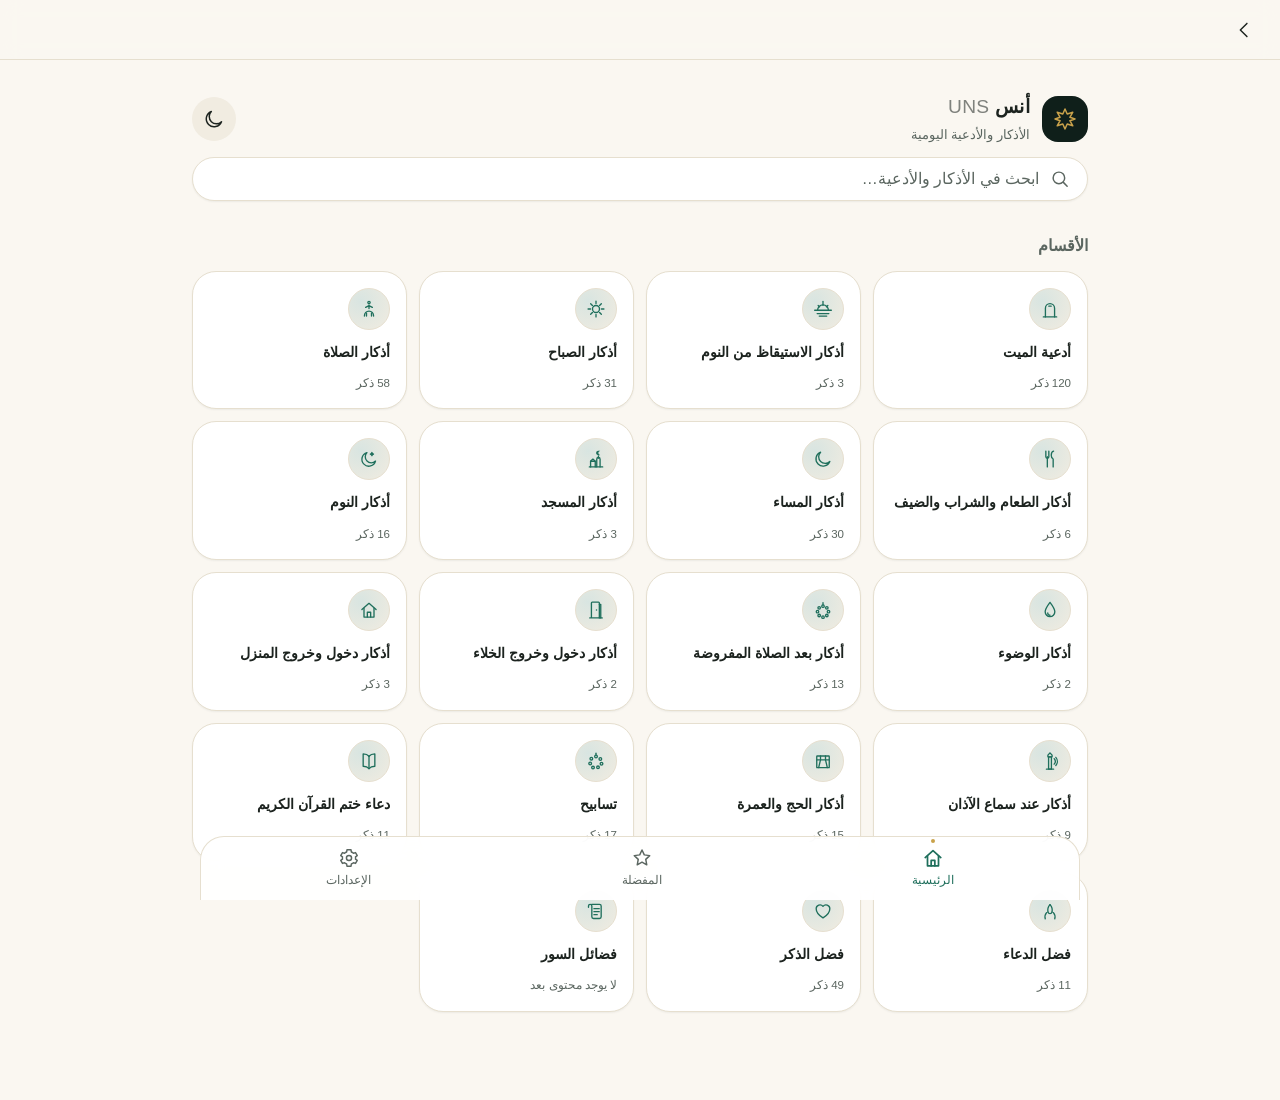
==== commit 4af7bf40: "Add files via upload" ====
--- a/index.html
+++ b/index.html
@@ -7,8 +7,8 @@
 <meta name="description" content="تطبيق أنس للأذكار والأدعية اليومية، يعمل بالكامل بدون إنترنت." />
 <meta name="theme-color" content="#0F1F1A" />
 <link rel="manifest" href="manifest.json" />
-<link rel="icon" href="assets/icons/icon-192.svg" type="image/svg+xml" />
-<link rel="apple-touch-icon" href="assets/icons/icon-192.svg" />
+<link rel="icon" href="assets/icons/favicon-48.png" type="image/png" sizes="48x48" />
+<link rel="apple-touch-icon" href="assets/icons/app-icon-192.png" />
 <link rel="stylesheet" href="css/main.css" />
 <link rel="stylesheet" href="css/components.css" />
 <link rel="stylesheet" href="css/home.css" />
--- a/css/main.css
+++ b/css/main.css
@@ -118,7 +118,7 @@
   height: 22px;
   fill: none;
   stroke: currentColor;
-  stroke-width: 1.8;
+  stroke-width: 1.6;
   flex-shrink: 0;
 }
 
--- a/css/components.css
+++ b/css/components.css
@@ -107,6 +107,7 @@
 }
 
 .tabbar__item {
+  position: relative;
   display: flex;
   flex-direction: column;
   align-items: center;
@@ -119,7 +120,15 @@
 }
 .tabbar__item .icon { width: 22px; height: 22px; }
 .tabbar__item.is-active { color: var(--color-primary-2); }
-.tabbar__item.is-active .icon { stroke-width: 2.1; }
+.tabbar__item.is-active .icon { stroke-width: 1.9; }
+.tabbar__item.is-active::before {
+  content: "";
+  position: absolute;
+  top: 0;
+  width: 4px; height: 4px;
+  border-radius: 50%;
+  background: var(--color-accent);
+}
 
 /* Toast */
 .toast {
--- a/css/home.css
+++ b/css/home.css
@@ -21,15 +21,17 @@
   background: var(--color-primary);
   display: flex; align-items: center; justify-content: center;
   color: var(--color-accent);
-  font-weight: 700;
-  font-size: 1.1rem;
+}
+.home-hero__mark .icon {
+  width: 24px; height: 24px;
+  stroke-width: 1.5;
 }
 
 .home-hero__title {
   font-size: 1.2rem;
   font-weight: 800;
   margin: 0;
-  letter-spacing: 0.2px;
+  letter-spacing: 0.3px;
 }
 .home-hero__subtitle {
   margin: 2px 0 0;
@@ -59,10 +61,12 @@
   width: 44px; height: 44px;
   border-radius: var(--radius-pill);
   background: rgba(244, 239, 227, 0.14);
+  border: 1px solid rgba(244, 239, 227, 0.18);
   display: flex; align-items: center; justify-content: center;
   color: var(--color-accent);
   flex-shrink: 0;
 }
+.continue-card__icon .icon { width: 20px; height: 20px; }
 .continue-card__body { flex: 1; min-width: 0; }
 .continue-card__label {
   font-size: 0.72rem;
@@ -108,12 +112,14 @@
 }
 
 .section-card__icon {
-  width: 40px; height: 40px;
-  border-radius: var(--radius-sm);
-  background: var(--color-surface-2);
+  width: 42px; height: 42px;
+  border-radius: var(--radius-pill);
+  background: radial-gradient(circle at 30% 30%, color-mix(in srgb, var(--color-primary-2) 18%, transparent), var(--color-surface-2));
+  border: 1px solid var(--color-border);
   display: flex; align-items: center; justify-content: center;
   color: var(--color-primary-2);
 }
+.section-card__icon .icon { width: 20px; height: 20px; }
 
 .section-card__title {
   font-size: 0.9rem;
--- a/css/dhikr.css
+++ b/css/dhikr.css
@@ -72,6 +72,22 @@
   gap: var(--space-5);
 }
 
+.dhikr-counter-ring {
+  position: relative;
+  width: 176px;
+  height: 176px;
+  display: flex;
+  align-items: center;
+  justify-content: center;
+}
+.dhikr-counter-ring::before {
+  content: "";
+  position: absolute;
+  inset: 0;
+  border-radius: 50%;
+  border: 1px solid var(--color-border);
+}
+
 .dhikr-counter-btn {
   width: 156px; height: 156px;
   border-radius: 50%;
@@ -81,8 +97,8 @@
   flex-direction: column;
   align-items: center;
   justify-content: center;
-  box-shadow: var(--shadow-lg);
-  transition: transform var(--duration-fast) var(--ease-out), background var(--duration-med);
+  box-shadow: var(--shadow-lg), 0 0 0 6px color-mix(in srgb, var(--color-accent) 10%, transparent);
+  transition: transform var(--duration-fast) var(--ease-out), background var(--duration-med), box-shadow var(--duration-med);
   position: relative;
 }
 .dhikr-counter-btn:active { transform: scale(0.94); }
@@ -90,6 +106,7 @@
   font-size: 2.4rem;
   font-weight: 800;
   line-height: 1;
+  font-variant-numeric: tabular-nums;
 }
 .dhikr-counter-btn__target {
   font-size: 0.85rem;
@@ -98,6 +115,7 @@
 }
 .dhikr-counter-btn.is-complete {
   background: var(--color-primary-2);
+  box-shadow: var(--shadow-lg), 0 0 0 6px color-mix(in srgb, var(--color-accent) 22%, transparent);
 }
 .dhikr-counter-btn.pulse {
   animation: dhikr-pulse 420ms var(--ease-out);
--- a/css/settings.css
+++ b/css/settings.css
@@ -36,7 +36,17 @@
   flex-direction: column;
   gap: 2px;
 }
-.settings-row__label span:first-child { font-size: 0.9rem; font-weight: 600; }
+.settings-row__label span:first-child {
+  display: inline-flex;
+  align-items: center;
+  gap: 6px;
+  font-size: 0.9rem;
+  font-weight: 600;
+}
+.settings-row__label span:first-child .icon {
+  width: 17px; height: 17px;
+  color: var(--color-text-muted);
+}
 .settings-row__hint { font-size: 0.75rem; color: var(--color-text-muted); }
 
 .segmented {
@@ -47,11 +57,18 @@
   gap: 2px;
 }
 .segmented button {
-  padding: 6px 14px;
+  display: inline-flex;
+  align-items: center;
+  gap: 5px;
+  padding: 6px 12px;
   border-radius: var(--radius-pill);
   font-size: 0.78rem;
   font-weight: 600;
   color: var(--color-text-muted);
+}
+.segmented button .icon {
+  width: 15px; height: 15px;
+  stroke-width: 1.8;
 }
 .segmented button.is-active {
   background: var(--color-primary);
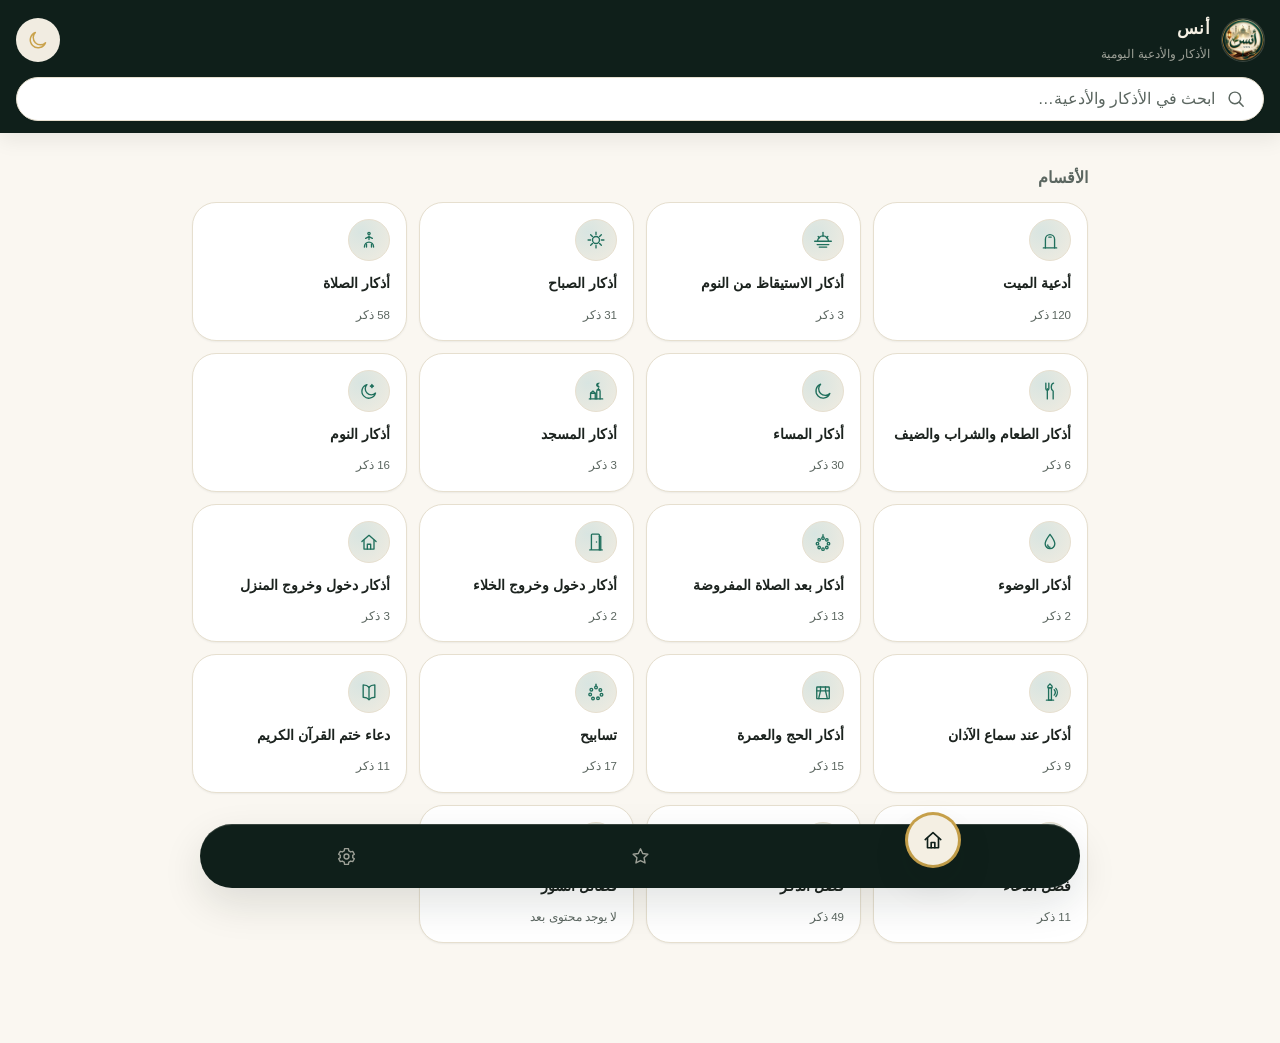
==== commit fbf14288: "Add files via upload" ====
--- a/index.html
+++ b/index.html
@@ -39,21 +39,45 @@
     <h1 class="app-header__title"></h1>
   </header>
 
+  <header class="home-header" id="homeHeader" hidden>
+    <div class="home-header__row">
+      <div class="home-header__brand">
+        <div class="home-header__mark">
+          <img src="assets/icons/app-icon-192.png" alt="" width="42" height="42" />
+        </div>
+        <div>
+          <p class="home-header__title">أنس</p>
+          <p class="home-header__subtitle">الأذكار والأدعية اليومية</p>
+        </div>
+      </div>
+      <button class="btn btn--icon home-header__theme" id="themeToggleBtn" aria-label="تبديل المظهر"></button>
+    </div>
+    <div class="search-field home-header__search" id="homeSearchField">
+      <svg class="icon" aria-hidden="true"><use href="assets/icons/sprite.svg#icon-search"></use></svg>
+      <input type="search" id="homeSearchInput" placeholder="ابحث في الأذكار والأدعية…" aria-label="بحث" />
+    </div>
+  </header>
+
   <main id="view" role="main"></main>
 
   <nav class="tabbar" aria-label="التنقل الرئيسي">
-    <a class="tabbar__item" data-route="home" href="/" data-route-link>
-      <svg class="icon" aria-hidden="true"><use href="assets/icons/sprite.svg#icon-home"></use></svg>
-      <span>الرئيسية</span>
-    </a>
-    <a class="tabbar__item" data-route="favorites" href="/favorites" data-route-link>
-      <svg class="icon" aria-hidden="true"><use href="assets/icons/sprite.svg#icon-star"></use></svg>
-      <span>المفضلة</span>
-    </a>
-    <a class="tabbar__item" data-route="settings" href="/settings" data-route-link>
-      <svg class="icon" aria-hidden="true"><use href="assets/icons/sprite.svg#icon-settings"></use></svg>
-      <span>الإعدادات</span>
-    </a>
+    <div class="tabbar__items">
+      <a class="tabbar__item is-active" data-route="home" href="/" data-route-link aria-label="الرئيسية">
+        <span class="tabbar__bump">
+          <svg class="icon" aria-hidden="true"><use href="assets/icons/sprite.svg#icon-home"></use></svg>
+        </span>
+      </a>
+      <a class="tabbar__item" data-route="favorites" href="/favorites" data-route-link aria-label="المفضلة">
+        <span class="tabbar__bump">
+          <svg class="icon" aria-hidden="true"><use href="assets/icons/sprite.svg#icon-star"></use></svg>
+        </span>
+      </a>
+      <a class="tabbar__item" data-route="settings" href="/settings" data-route-link aria-label="الإعدادات">
+        <span class="tabbar__bump">
+          <svg class="icon" aria-hidden="true"><use href="assets/icons/sprite.svg#icon-settings"></use></svg>
+        </span>
+      </a>
+    </div>
   </nav>
 </div>
 
--- a/css/main.css
+++ b/css/main.css
@@ -15,7 +15,21 @@
   --color-accent: #C9A24B;
   --color-accent-2: #B08A2E;
   --color-danger: #A6432F;
-  --color-success: #1F6F5C;
+
+  /* Fixed brand identity colors — do NOT change with theme. Used only for identity
+     surfaces (the sticky home header, the "continue reading" banner) so the app's
+     visual signature stays constant whether the person is in light or dark mode. */
+  --color-brand: #0F1F1A;
+  --color-brand-2: #163A2E;
+  --color-on-brand: #F4EFE3;
+  --color-on-brand-soft: color-mix(in srgb, #F4EFE3 12%, transparent);
+  --color-on-brand-border: color-mix(in srgb, #F4EFE3 18%, transparent);
+  --color-on-brand-muted: color-mix(in srgb, #F4EFE3 62%, transparent);
+
+  /* Fixed light text/icon color for content sitting on colored surfaces
+     (filled buttons, active switches) that stay teal/gold in both themes. */
+  --color-on-accent: #FCFBF6;
+
   --shadow-sm: 0 1px 2px rgba(15, 31, 26, 0.06);
   --shadow-md: 0 6px 20px rgba(15, 31, 26, 0.08);
   --shadow-lg: 0 16px 40px rgba(15, 31, 26, 0.12);
@@ -73,6 +87,11 @@
 
 *, *::before, *::after { box-sizing: border-box; }
 
+/* The `hidden` attribute must always win over any component's own `display` rule
+   (e.g. `.app-header { display: flex }`), or JS toggling `el.hidden = true` silently
+   fails to hide the element — this is what causes stray/overlapping headers. */
+[hidden] { display: none !important; }
+
 html {
   font-size: calc(var(--fs-root) * var(--fs-scale));
   -webkit-text-size-adjust: 100%;
@@ -122,22 +141,10 @@
   flex-shrink: 0;
 }
 
-.icon-fill { fill: currentColor; stroke: none; }
-
 :focus-visible {
   outline: 2px solid var(--color-accent);
   outline-offset: 2px;
   border-radius: var(--radius-sm);
-}
-
-.visually-hidden {
-  position: absolute;
-  width: 1px; height: 1px;
-  margin: -1px; padding: 0;
-  overflow: hidden;
-  clip: rect(0,0,0,0);
-  white-space: nowrap;
-  border: 0;
 }
 
 /* App shell */
@@ -177,9 +184,84 @@
   white-space: nowrap;
 }
 
+/* Sticky home header — always the fixed brand color regardless of light/dark theme,
+   so the identity strip stays constant while the page content follows the theme. */
+.home-header {
+  position: sticky;
+  top: 0;
+  z-index: 20;
+  background: var(--color-brand);
+  padding: var(--space-4) var(--space-4) var(--space-3);
+  display: flex;
+  flex-direction: column;
+  gap: var(--space-3);
+  box-shadow: var(--shadow-md);
+}
+
+.home-header__row {
+  display: flex;
+  align-items: center;
+  justify-content: space-between;
+  gap: var(--space-3);
+}
+
+.home-header__brand {
+  display: flex;
+  align-items: center;
+  gap: var(--space-3);
+}
+
+.home-header__mark {
+  width: 42px; height: 42px;
+  border-radius: var(--radius-pill);
+  overflow: hidden;
+  flex-shrink: 0;
+  box-shadow: 0 0 0 1px var(--color-on-brand-border);
+}
+.home-header__mark img {
+  width: 100%;
+  height: 100%;
+  object-fit: cover;
+  display: block;
+}
+
+.home-header__title {
+  margin: 0;
+  font-size: 1.05rem;
+  font-weight: 800;
+  color: var(--color-on-brand);
+  letter-spacing: 0.3px;
+}
+
+.home-header__subtitle {
+  margin: 2px 0 0;
+  font-size: 0.78rem;
+  color: var(--color-on-brand-muted);
+}
+
+.home-header__theme {
+  background: var(--color-on-brand-soft);
+  color: var(--color-accent);
+  flex-shrink: 0;
+}
+.home-header__theme:active { transform: scale(0.94); }
+
+.home-header__search {
+  background: var(--color-on-brand-soft);
+  border-color: var(--color-on-brand-border);
+  box-shadow: none;
+}
+.home-header__search .icon { color: var(--color-on-brand-muted); }
+.home-header__search input {
+  color: var(--color-on-brand);
+}
+.home-header__search input::placeholder {
+  color: var(--color-on-brand-muted);
+}
+
 main#view {
   flex: 1;
-  padding-bottom: calc(var(--tabbar-h) + var(--space-5));
+  padding-bottom: calc(var(--tabbar-h) + var(--space-3) + env(safe-area-inset-bottom, 0) + var(--space-5));
 }
 
 .container {
--- a/css/components.css
+++ b/css/components.css
@@ -14,11 +14,6 @@
   transition: transform var(--duration-fast) var(--ease-out), background var(--duration-fast);
 }
 .btn:active { transform: scale(0.96); }
-
-.btn--primary {
-  background: var(--color-primary-2);
-  color: #FCFBF6;
-}
 
 .btn--ghost {
   background: var(--color-surface-2);
@@ -37,7 +32,7 @@
   padding: 0;
   background: var(--color-surface-2);
 }
-.btn--icon.is-active { background: var(--color-accent); color: var(--color-primary); }
+.btn--icon.is-active { background: var(--color-accent); color: var(--color-brand); }
 
 /* Cards */
 .card {
@@ -90,50 +85,60 @@
 }
 .empty-state p { margin: 0; font-size: 0.95rem; max-width: 32ch; }
 
-/* Tab bar */
+/* Tab bar — a floating rounded dock. The active tab's icon rises into a ringed
+   circle that overlaps the bar's own top edge (plain CSS overlap, not an SVG
+   cutout), which renders reliably everywhere unlike a hand-drawn notch curve. */
 .tabbar {
   position: fixed;
-  inset-inline: 0;
-  bottom: 0;
+  inset-inline: var(--space-4);
+  bottom: calc(env(safe-area-inset-bottom, 0) + var(--space-3));
   z-index: 30;
   height: var(--tabbar-h);
-  display: flex;
-  align-items: center;
-  justify-content: space-around;
-  background: color-mix(in srgb, var(--color-surface) 92%, transparent);
-  backdrop-filter: blur(12px);
-  border-top: 1px solid var(--color-border);
-  padding-bottom: env(safe-area-inset-bottom, 0);
+  border-radius: var(--radius-pill);
+  background: var(--color-brand);
+  box-shadow: var(--shadow-lg), 0 1px 0 var(--color-on-brand-border) inset;
+  overflow: visible;
+}
+
+.tabbar__items {
+  display: grid;
+  grid-template-columns: repeat(3, 1fr);
+  height: 100%;
 }
 
 .tabbar__item {
-  position: relative;
   display: flex;
-  flex-direction: column;
   align-items: center;
-  gap: 2px;
-  padding: var(--space-2) var(--space-4);
-  color: var(--color-text-muted);
-  font-size: 0.72rem;
-  border-radius: var(--radius-md);
-  transition: color var(--duration-fast);
+  justify-content: center;
+  height: 100%;
 }
-.tabbar__item .icon { width: 22px; height: 22px; }
-.tabbar__item.is-active { color: var(--color-primary-2); }
-.tabbar__item.is-active .icon { stroke-width: 1.9; }
-.tabbar__item.is-active::before {
-  content: "";
-  position: absolute;
-  top: 0;
-  width: 4px; height: 4px;
+
+.tabbar__bump {
+  display: flex;
+  align-items: center;
+  justify-content: center;
+  width: 34px;
+  height: 34px;
   border-radius: 50%;
-  background: var(--color-accent);
+  color: var(--color-on-brand-muted);
+  transition: all var(--duration-med) var(--ease-out);
 }
+.tabbar__bump .icon { width: 21px; height: 21px; }
+
+.tabbar__item.is-active .tabbar__bump {
+  width: 50px;
+  height: 50px;
+  background: var(--color-on-brand);
+  color: var(--color-brand);
+  transform: translateY(-16px);
+  box-shadow: var(--shadow-lg), 0 0 0 3px var(--color-accent);
+}
+.tabbar__item.is-active .tabbar__bump .icon { width: 22px; height: 22px; stroke-width: 1.8; }
 
 /* Toast */
 .toast {
   position: fixed;
-  bottom: calc(var(--tabbar-h) + var(--space-4));
+  bottom: calc(var(--tabbar-h) + var(--space-3) + env(safe-area-inset-bottom, 0) + var(--space-4));
   left: 50%;
   transform: translateX(-50%) translateY(20px);
   background: var(--color-primary);
@@ -175,7 +180,7 @@
   transition: transform var(--duration-med) var(--ease-out);
 }
 .switch.is-on { background: var(--color-primary-2); border-color: var(--color-primary-2); }
-.switch.is-on::after { transform: translateX(-20px); background: #fff; }
+.switch.is-on::after { transform: translateX(-20px); background: var(--color-on-accent); }
 
 /* Section label */
 .section-label {
@@ -190,32 +195,3 @@
   color: var(--color-text-muted);
   font-weight: 700;
 }
-
-/* Skeleton loading */
-.skeleton {
-  background: linear-gradient(90deg, var(--color-surface-2) 25%, var(--color-border) 37%, var(--color-surface-2) 63%);
-  background-size: 400% 100%;
-  animation: skeleton-loading 1.4s ease infinite;
-  border-radius: var(--radius-md);
-}
-@keyframes skeleton-loading {
-  0% { background-position: 100% 50%; }
-  100% { background-position: 0 50%; }
-}
-
-/* Ready badge for install/offline state */
-.ready-pill {
-  display: inline-flex;
-  align-items: center;
-  gap: 6px;
-  font-size: 0.72rem;
-  color: var(--color-text-muted);
-  padding: 4px 10px;
-  border-radius: var(--radius-pill);
-  background: var(--color-surface-2);
-}
-.ready-pill .dot {
-  width: 7px; height: 7px;
-  border-radius: 50%;
-  background: var(--color-success);
-}
--- a/css/home.css
+++ b/css/home.css
@@ -2,66 +2,24 @@
    Home screen
    ========================================================================== */
 
-.home-hero {
-  padding: var(--space-6) 0 var(--space-3);
-  display: flex;
-  align-items: center;
-  justify-content: space-between;
-}
-
-.home-hero__brand {
-  display: flex;
-  align-items: center;
-  gap: var(--space-3);
-}
-
-.home-hero__mark {
-  width: 46px; height: 46px;
-  border-radius: var(--radius-md);
-  background: var(--color-primary);
-  display: flex; align-items: center; justify-content: center;
-  color: var(--color-accent);
-}
-.home-hero__mark .icon {
-  width: 24px; height: 24px;
-  stroke-width: 1.5;
-}
-
-.home-hero__title {
-  font-size: 1.2rem;
-  font-weight: 800;
-  margin: 0;
-  letter-spacing: 0.3px;
-}
-.home-hero__subtitle {
-  margin: 2px 0 0;
-  font-size: 0.8rem;
-  color: var(--color-text-muted);
-}
-
-.home-hero__actions {
-  display: flex;
-  gap: var(--space-2);
-}
-
-/* Continue reading banner */
+/* Continue reading banner — same fixed brand surface as the home header, for a
+   consistent identity accent regardless of light/dark theme. */
 .continue-card {
   display: flex;
   align-items: center;
   gap: var(--space-4);
   padding: var(--space-4);
   margin-top: var(--space-4);
-  background: linear-gradient(135deg, var(--color-primary) 0%, color-mix(in srgb, var(--color-primary) 80%, var(--color-primary-2)) 100%);
-  color: var(--color-bg);
+  background: linear-gradient(135deg, var(--color-brand) 0%, var(--color-brand-2) 100%);
+  color: var(--color-on-brand);
   border-radius: var(--radius-lg);
 }
-:root[data-theme="dark"] .continue-card { color: var(--color-text); }
 
 .continue-card__icon {
   width: 44px; height: 44px;
   border-radius: var(--radius-pill);
-  background: rgba(244, 239, 227, 0.14);
-  border: 1px solid rgba(244, 239, 227, 0.18);
+  background: var(--color-on-brand-soft);
+  border: 1px solid var(--color-on-brand-border);
   display: flex; align-items: center; justify-content: center;
   color: var(--color-accent);
   flex-shrink: 0;
@@ -70,7 +28,7 @@
 .continue-card__body { flex: 1; min-width: 0; }
 .continue-card__label {
   font-size: 0.72rem;
-  opacity: 0.75;
+  color: var(--color-on-brand-muted);
   margin: 0 0 2px;
 }
 .continue-card__title {
@@ -85,7 +43,7 @@
   margin-top: var(--space-2);
   height: 4px;
   border-radius: var(--radius-pill);
-  background: rgba(244, 239, 227, 0.2);
+  background: var(--color-on-brand-soft);
   overflow: hidden;
 }
 .continue-card__progress span {
--- a/css/settings.css
+++ b/css/settings.css
@@ -31,6 +31,12 @@
 }
 .settings-row:last-child { border-bottom: none; }
 
+.settings-row--stack {
+  flex-direction: column;
+  align-items: stretch;
+  gap: var(--space-3);
+}
+
 .settings-row__label {
   display: flex;
   flex-direction: column;
@@ -59,16 +65,25 @@
 .segmented button {
   display: inline-flex;
   align-items: center;
-  gap: 5px;
-  padding: 6px 12px;
+  justify-content: center;
+  flex: 1;
+  min-width: 0;
+  gap: 4px;
+  padding: 7px 4px;
   border-radius: var(--radius-pill);
-  font-size: 0.78rem;
+  font-size: 0.76rem;
   font-weight: 600;
   color: var(--color-text-muted);
+  white-space: nowrap;
+}
+.segmented button span {
+  overflow: hidden;
+  text-overflow: ellipsis;
 }
 .segmented button .icon {
   width: 15px; height: 15px;
   stroke-width: 1.8;
+  flex-shrink: 0;
 }
 .segmented button.is-active {
   background: var(--color-primary);
--- a/css/responsive.css
+++ b/css/responsive.css
@@ -15,8 +15,6 @@
     inset-inline: 0;
     max-width: 880px;
     margin: 0 auto;
-    border-radius: var(--radius-lg) var(--radius-lg) 0 0;
-    border-inline: 1px solid var(--color-border);
   }
 
   .dhikr-text { font-size: 2.2rem; }
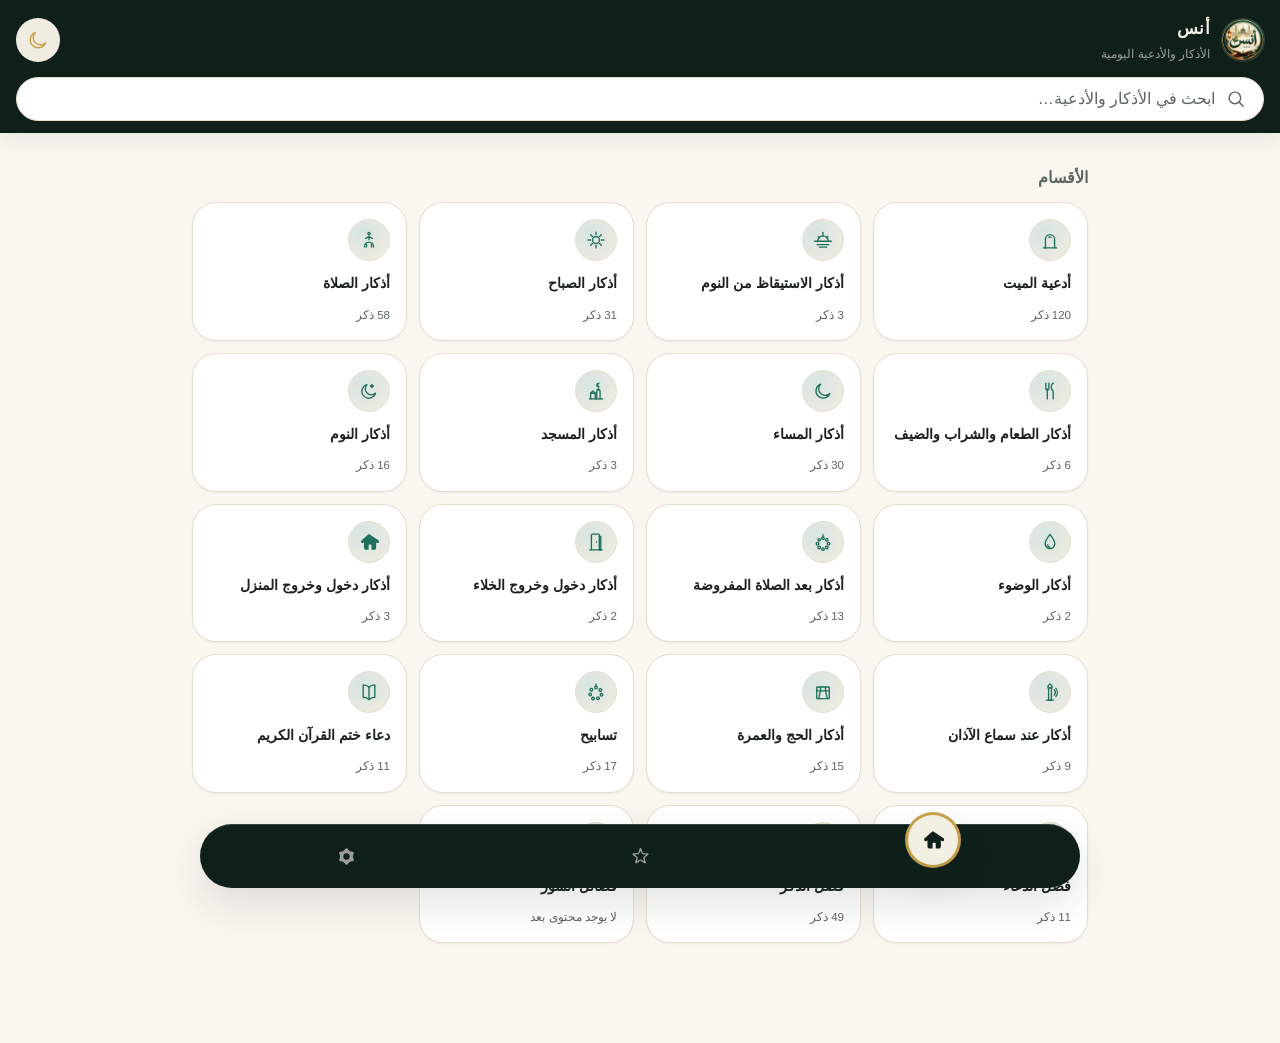
==== commit fc72bfbe: "Add files via upload" ====
--- a/index.html
+++ b/index.html
@@ -8,7 +8,14 @@
 <meta name="theme-color" content="#0F1F1A" />
 <link rel="manifest" href="manifest.json" />
 <link rel="icon" href="assets/icons/favicon-48.png" type="image/png" sizes="48x48" />
-<link rel="apple-touch-icon" href="assets/icons/app-icon-192.png" />
+
+<!-- iOS-specific PWA support: Safari ignores most of manifest.json, so "Add to Home
+     Screen" relies on these meta tags for standalone mode, status bar style, the name
+     shown under the icon, and an opaque (non-transparent) touch icon. -->
+<meta name="apple-mobile-web-app-capable" content="yes" />
+<meta name="apple-mobile-web-app-status-bar-style" content="black-translucent" />
+<meta name="apple-mobile-web-app-title" content="أنس" />
+<link rel="apple-touch-icon" href="assets/icons/apple-touch-icon.png" />
 <link rel="stylesheet" href="css/main.css" />
 <link rel="stylesheet" href="css/components.css" />
 <link rel="stylesheet" href="css/home.css" />
--- a/css/settings.css
+++ b/css/settings.css
@@ -53,7 +53,18 @@
   width: 17px; height: 17px;
   color: var(--color-text-muted);
 }
-.settings-row__hint { font-size: 0.75rem; color: var(--color-text-muted); }
+.settings-row__hint {
+  font-size: 0.75rem;
+  color: var(--color-text-muted);
+  display: inline-flex;
+  align-items: center;
+  gap: 3px;
+  flex-wrap: wrap;
+}
+.settings-row__hint .icon {
+  width: 13px; height: 13px;
+  vertical-align: middle;
+}
 
 .segmented {
   display: flex;
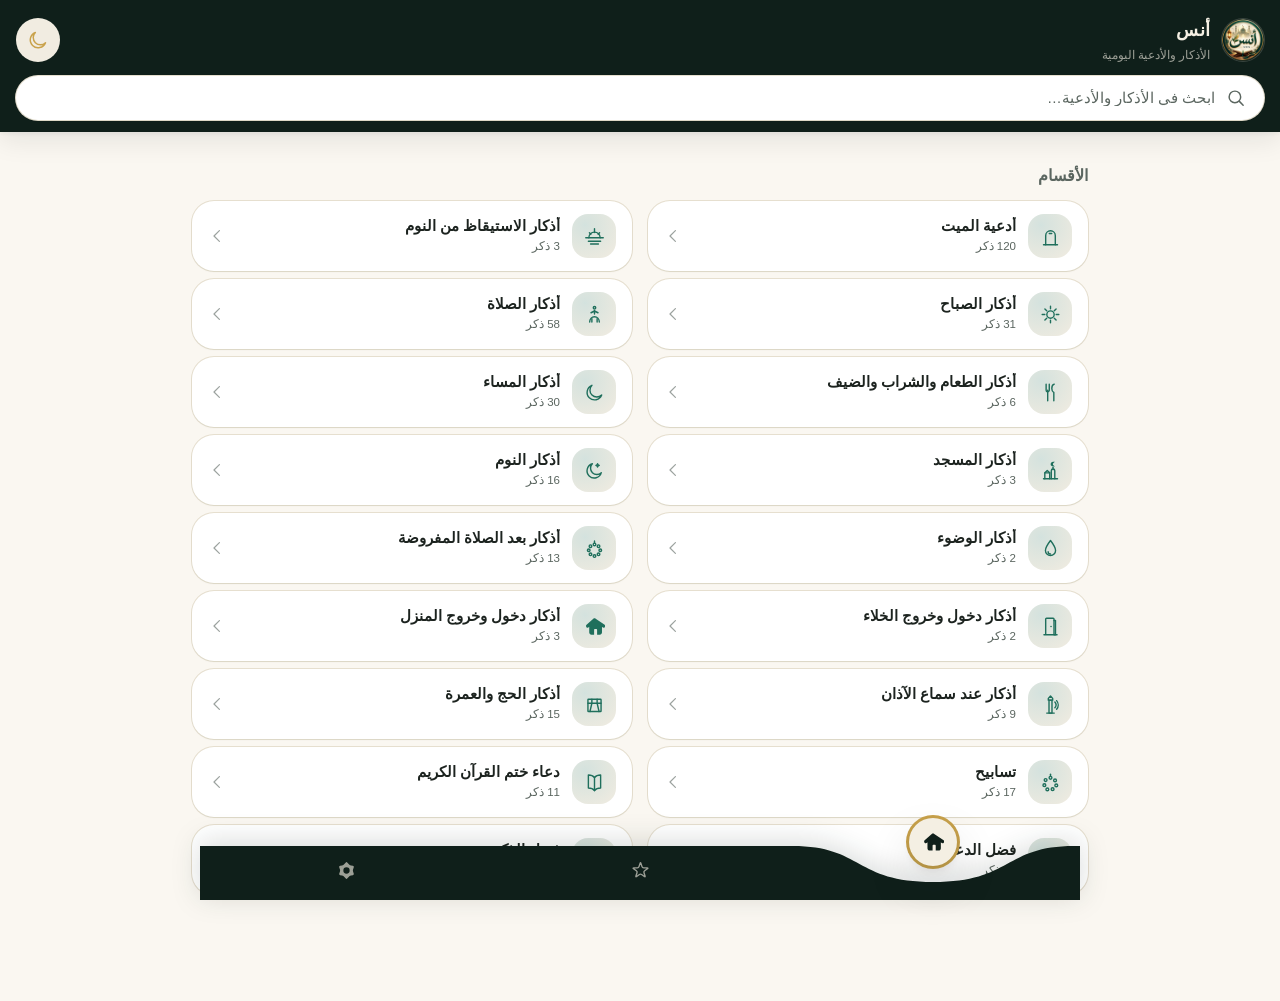
==== commit f0044bd8: "Add files via upload" ====
--- a/index.html
+++ b/index.html
@@ -68,6 +68,9 @@
   <main id="view" role="main"></main>
 
   <nav class="tabbar" aria-label="التنقل الرئيسي">
+    <svg class="tabbar__wave" viewBox="0 0 300 82" preserveAspectRatio="none" aria-hidden="true">
+      <path id="tabbarWavePath" d="M0,28 L202,28 C226,28 223,64 250,64 C277,64 274,28 298,28 L300,28 L300,82 L0,82 Z"></path>
+    </svg>
     <div class="tabbar__items">
       <a class="tabbar__item is-active" data-route="home" href="/" data-route-link aria-label="الرئيسية">
         <span class="tabbar__bump">
--- a/css/main.css
+++ b/css/main.css
@@ -30,13 +30,18 @@
      (filled buttons, active switches) that stay teal/gold in both themes. */
   --color-on-accent: #FCFBF6;
 
-  --shadow-sm: 0 1px 2px rgba(15, 31, 26, 0.06);
-  --shadow-md: 0 6px 20px rgba(15, 31, 26, 0.08);
-  --shadow-lg: 0 16px 40px rgba(15, 31, 26, 0.12);
+  /* Elevation — tinted with the brand ink rather than flat black, and layered
+     (ambient + a tighter contact shadow) the way most refined native UIs do it,
+     so raised surfaces read as lifted paper rather than a blurred drop-shadow. */
+  --shadow-xs: 0 1px 2px rgba(15, 31, 26, 0.05);
+  --shadow-sm: 0 1px 1px rgba(15, 31, 26, 0.04), 0 4px 10px rgba(15, 31, 26, 0.06);
+  --shadow-md: 0 2px 4px rgba(15, 31, 26, 0.05), 0 10px 24px rgba(15, 31, 26, 0.08);
+  --shadow-lg: 0 4px 10px rgba(15, 31, 26, 0.08), 0 22px 48px rgba(15, 31, 26, 0.14);
 
   --radius-sm: 10px;
   --radius-md: 16px;
-  --radius-lg: 24px;
+  --radius-lg: 22px;
+  --radius-xl: 28px;
   --radius-pill: 999px;
 
   --space-1: 4px;
@@ -51,11 +56,25 @@
   --font-ui: "Segoe UI", "Tahoma", "Geeza Pro", "Noto Naskh Arabic", "Arial", sans-serif;
   --font-quran: "Traditional Arabic", "Amiri", "Noto Naskh Arabic", "Geeza Pro", "Segoe UI", serif;
 
+  /* Type scale — a fixed ratio so every heading/body/caption in the app comes from
+     one system instead of ad-hoc font-sizes scattered per component. */
+  --fs-display: 1.65rem;
+  --fs-title: 1.15rem;
+  --fs-subtitle: 1rem;
+  --fs-body: 0.92rem;
+  --fs-caption: 0.8rem;
+  --fs-micro: 0.72rem;
+  --lh-tight: 1.25;
+  --lh-normal: 1.55;
+  --lh-relaxed: 1.9;
+
   --fs-root: 16px;
   --fs-scale: 1;
   --duration-fast: 140ms;
   --duration-med: 260ms;
+  --duration-slow: 420ms;
   --ease-out: cubic-bezier(.16,.8,.3,1);
+  --ease-spring: cubic-bezier(.34,1.56,.64,1);
 
   --header-h: 60px;
   --tabbar-h: 64px;
@@ -73,9 +92,10 @@
   --color-primary-2: #4FA98C;
   --color-accent: #D8B65B;
   --color-accent-2: #E7C878;
-  --shadow-sm: 0 1px 2px rgba(0, 0, 0, 0.3);
-  --shadow-md: 0 6px 20px rgba(0, 0, 0, 0.35);
-  --shadow-lg: 0 16px 40px rgba(0, 0, 0, 0.45);
+  --shadow-xs: 0 1px 2px rgba(0, 0, 0, 0.25);
+  --shadow-sm: 0 1px 1px rgba(0, 0, 0, 0.3), 0 4px 12px rgba(0, 0, 0, 0.28);
+  --shadow-md: 0 2px 4px rgba(0, 0, 0, 0.32), 0 12px 28px rgba(0, 0, 0, 0.34);
+  --shadow-lg: 0 4px 10px rgba(0, 0, 0, 0.38), 0 24px 52px rgba(0, 0, 0, 0.46);
   color-scheme: dark;
 }
 
@@ -106,8 +126,10 @@
   background: var(--color-bg);
   color: var(--color-text);
   font-family: var(--font-ui);
-  line-height: 1.6;
+  font-size: var(--fs-body);
+  line-height: var(--lh-normal);
   overflow-x: hidden;
+  -webkit-font-smoothing: antialiased;
   transition: background var(--duration-med) var(--ease-out), color var(--duration-med) var(--ease-out);
 }
 
@@ -163,21 +185,25 @@
   align-items: center;
   gap: var(--space-3);
   padding: 0 var(--space-4);
-  background: color-mix(in srgb, var(--color-bg) 88%, transparent);
-  backdrop-filter: blur(10px);
-  border-bottom: 1px solid var(--color-border);
+  background: color-mix(in srgb, var(--color-bg) 82%, transparent);
+  backdrop-filter: blur(14px) saturate(1.4);
+  -webkit-backdrop-filter: blur(14px) saturate(1.4);
+  box-shadow: 0 1px 0 var(--color-border);
 }
 
 .app-header__back {
-  width: 40px; height: 40px;
+  width: 38px; height: 38px;
   display: flex; align-items: center; justify-content: center;
   border-radius: var(--radius-pill);
+  transition: background var(--duration-fast) var(--ease-out), transform var(--duration-fast) var(--ease-out);
 }
 .app-header__back:hover { background: var(--color-surface-2); }
+.app-header__back:active { transform: scale(0.9); }
 
 .app-header__title {
-  font-size: 1.05rem;
+  font-size: var(--fs-subtitle);
   font-weight: 700;
+  letter-spacing: 0.1px;
   flex: 1;
   overflow: hidden;
   text-overflow: ellipsis;
@@ -227,15 +253,15 @@
 
 .home-header__title {
   margin: 0;
-  font-size: 1.05rem;
+  font-size: var(--fs-title);
   font-weight: 800;
   color: var(--color-on-brand);
-  letter-spacing: 0.3px;
+  letter-spacing: 0.2px;
 }
 
 .home-header__subtitle {
   margin: 2px 0 0;
-  font-size: 0.78rem;
+  font-size: var(--fs-micro);
   color: var(--color-on-brand-muted);
 }
 
@@ -243,8 +269,9 @@
   background: var(--color-on-brand-soft);
   color: var(--color-accent);
   flex-shrink: 0;
-}
-.home-header__theme:active { transform: scale(0.94); }
+  transition: background var(--duration-fast) var(--ease-out), transform var(--duration-fast) var(--ease-out);
+}
+.home-header__theme:active { transform: scale(0.9); }
 
 .home-header__search {
   background: var(--color-on-brand-soft);
@@ -261,7 +288,7 @@
 
 main#view {
   flex: 1;
-  padding-bottom: calc(var(--tabbar-h) + var(--space-3) + env(safe-area-inset-bottom, 0) + var(--space-5));
+  padding-bottom: calc(var(--tabbar-h) + 18px + var(--space-5));
 }
 
 .container {
--- a/css/components.css
+++ b/css/components.css
@@ -7,13 +7,13 @@
   align-items: center;
   justify-content: center;
   gap: var(--space-2);
-  padding: 10px 18px;
-  border-radius: var(--radius-pill);
-  font-size: 0.95rem;
+  padding: 11px 19px;
+  border-radius: var(--radius-pill);
+  font-size: var(--fs-caption);
   font-weight: 600;
-  transition: transform var(--duration-fast) var(--ease-out), background var(--duration-fast);
-}
-.btn:active { transform: scale(0.96); }
+  transition: transform var(--duration-fast) var(--ease-out), background var(--duration-fast) var(--ease-out), box-shadow var(--duration-fast) var(--ease-out);
+}
+.btn:active { transform: scale(0.95); }
 
 .btn--ghost {
   background: var(--color-surface-2);
@@ -21,7 +21,7 @@
 }
 
 .btn--outline {
-  border: 1px solid var(--color-border);
+  border: 1.5px solid var(--color-border);
   color: var(--color-text);
 }
 
@@ -32,20 +32,19 @@
   padding: 0;
   background: var(--color-surface-2);
 }
-.btn--icon.is-active { background: var(--color-accent); color: var(--color-brand); }
-
-/* Cards */
+.btn--icon.is-active { background: var(--color-accent); color: var(--color-brand); box-shadow: var(--shadow-sm); }
+
+/* Cards — shadow-only elevation (no border) for a lighter, "floating paper" feel */
 .card {
   background: var(--color-surface);
-  border: 1px solid var(--color-border);
   border-radius: var(--radius-lg);
-  box-shadow: var(--shadow-sm);
-  transition: box-shadow var(--duration-med) var(--ease-out), transform var(--duration-fast);
+  box-shadow: var(--shadow-xs), 0 0 0 1px var(--color-border);
+  transition: box-shadow var(--duration-med) var(--ease-out), transform var(--duration-fast) var(--ease-out);
 }
 
 .card--pressable { cursor: pointer; }
-.card--pressable:hover { box-shadow: var(--shadow-md); }
-.card--pressable:active { transform: scale(0.985); }
+.card--pressable:hover { box-shadow: var(--shadow-md), 0 0 0 1px var(--color-border); }
+.card--pressable:active { transform: scale(0.98); box-shadow: var(--shadow-xs), 0 0 0 1px var(--color-border); }
 
 /* Search field */
 .search-field {
@@ -53,11 +52,12 @@
   align-items: center;
   gap: var(--space-2);
   background: var(--color-surface);
-  border: 1px solid var(--color-border);
-  border-radius: var(--radius-pill);
-  padding: 10px 16px;
-  box-shadow: var(--shadow-sm);
-}
+  border-radius: var(--radius-pill);
+  padding: 11px 17px;
+  box-shadow: var(--shadow-xs), 0 0 0 1px var(--color-border);
+  transition: box-shadow var(--duration-fast) var(--ease-out);
+}
+.search-field:focus-within { box-shadow: var(--shadow-sm), 0 0 0 1.5px var(--color-accent); }
 .search-field .icon { color: var(--color-text-muted); }
 .search-field input {
   flex: 1;
@@ -65,6 +65,7 @@
   border: none;
   outline: none;
   color: var(--color-text);
+  font-size: var(--fs-body);
 }
 .search-field input::placeholder { color: var(--color-text-muted); }
 
@@ -74,33 +75,53 @@
   flex-direction: column;
   align-items: center;
   text-align: center;
-  gap: var(--space-3);
+  gap: var(--space-4);
   padding: var(--space-8) var(--space-4);
   color: var(--color-text-muted);
 }
+.empty-state .icon-wrap {
+  width: 68px; height: 68px;
+  border-radius: 50%;
+  background: var(--color-surface-2);
+  display: flex; align-items: center; justify-content: center;
+}
 .empty-state .icon {
-  width: 56px; height: 56px;
-  color: var(--color-accent);
-  opacity: 0.8;
-}
-.empty-state p { margin: 0; font-size: 0.95rem; max-width: 32ch; }
-
-/* Tab bar — a floating rounded dock. The active tab's icon rises into a ringed
-   circle that overlaps the bar's own top edge (plain CSS overlap, not an SVG
-   cutout), which renders reliably everywhere unlike a hand-drawn notch curve. */
+  width: 30px; height: 30px;
+  color: var(--color-accent-2);
+}
+.empty-state p { margin: 0; font-size: var(--fs-body); max-width: 32ch; line-height: var(--lh-normal); }
+
+/* Tab bar — floating "notch" style: the bar's top edge dips into a smooth valley
+   under the active tab, with that tab's icon rising into a circle inside the dip.
+   The wave SVG's viewBox height MUST equal its rendered CSS height exactly (both 82
+   here) — mismatched values silently squash the curve's vertical depth via
+   preserveAspectRatio="none", which is what made an earlier version look flat.
+   The notch position is swapped per active tab in JS (see UI.setActiveTab). */
 .tabbar {
   position: fixed;
-  inset-inline: var(--space-4);
-  bottom: calc(env(safe-area-inset-bottom, 0) + var(--space-3));
+  inset-inline: 0;
+  bottom: 0;
   z-index: 30;
-  height: var(--tabbar-h);
-  border-radius: var(--radius-pill);
-  background: var(--color-brand);
-  box-shadow: var(--shadow-lg), 0 1px 0 var(--color-on-brand-border) inset;
-  overflow: visible;
+  height: calc(var(--tabbar-h) + 18px);
+  padding-bottom: env(safe-area-inset-bottom, 0);
+}
+
+.tabbar__wave {
+  position: absolute;
+  inset: 0;
+  width: 100%;
+  height: calc(var(--tabbar-h) + 18px);
+  display: block;
+  filter: drop-shadow(0 -4px 14px rgba(15, 31, 26, 0.16));
+}
+.tabbar__wave path {
+  fill: var(--color-brand);
+  transition: d var(--duration-med) var(--ease-out);
 }
 
 .tabbar__items {
+  position: relative;
+  z-index: 1;
   display: grid;
   grid-template-columns: repeat(3, 1fr);
   height: 100%;
@@ -108,9 +129,10 @@
 
 .tabbar__item {
   display: flex;
-  align-items: center;
+  align-items: flex-end;
   justify-content: center;
   height: 100%;
+  padding-bottom: 13px;
 }
 
 .tabbar__bump {
@@ -121,16 +143,18 @@
   height: 34px;
   border-radius: 50%;
   color: var(--color-on-brand-muted);
-  transition: all var(--duration-med) var(--ease-out);
+  transition: width var(--duration-med) var(--ease-spring), height var(--duration-med) var(--ease-spring),
+              transform var(--duration-med) var(--ease-spring), background var(--duration-fast) var(--ease-out),
+              color var(--duration-fast) var(--ease-out), box-shadow var(--duration-fast) var(--ease-out);
 }
 .tabbar__bump .icon { width: 21px; height: 21px; }
 
 .tabbar__item.is-active .tabbar__bump {
-  width: 50px;
-  height: 50px;
+  width: 48px;
+  height: 48px;
   background: var(--color-on-brand);
   color: var(--color-brand);
-  transform: translateY(-16px);
+  transform: translateY(-21px);
   box-shadow: var(--shadow-lg), 0 0 0 3px var(--color-accent);
 }
 .tabbar__item.is-active .tabbar__bump .icon { width: 22px; height: 22px; stroke-width: 1.8; }
@@ -138,19 +162,20 @@
 /* Toast */
 .toast {
   position: fixed;
-  bottom: calc(var(--tabbar-h) + var(--space-3) + env(safe-area-inset-bottom, 0) + var(--space-4));
+  bottom: calc(var(--tabbar-h) + 18px + var(--space-4));
   left: 50%;
   transform: translateX(-50%) translateY(20px);
   background: var(--color-primary);
   color: var(--color-bg);
-  padding: 10px 20px;
-  border-radius: var(--radius-pill);
-  font-size: 0.85rem;
+  padding: 11px 20px;
+  border-radius: var(--radius-pill);
+  font-size: var(--fs-caption);
+  font-weight: 500;
   box-shadow: var(--shadow-lg);
   z-index: 50;
   opacity: 0;
   pointer-events: none;
-  transition: opacity var(--duration-med) var(--ease-out), transform var(--duration-med) var(--ease-out);
+  transition: opacity var(--duration-med) var(--ease-out), transform var(--duration-med) var(--ease-spring);
 }
 .toast.is-visible {
   opacity: 1;
@@ -190,7 +215,7 @@
   margin: var(--space-6) 0 var(--space-3);
 }
 .section-label h2 {
-  font-size: 1rem;
+  font-size: var(--fs-subtitle);
   margin: 0;
   color: var(--color-text-muted);
   font-weight: 700;
--- a/css/home.css
+++ b/css/home.css
@@ -12,7 +12,7 @@
   margin-top: var(--space-4);
   background: linear-gradient(135deg, var(--color-brand) 0%, var(--color-brand-2) 100%);
   color: var(--color-on-brand);
-  border-radius: var(--radius-lg);
+  border-radius: var(--radius-xl);
 }
 
 .continue-card__icon {
@@ -27,12 +27,12 @@
 .continue-card__icon .icon { width: 20px; height: 20px; }
 .continue-card__body { flex: 1; min-width: 0; }
 .continue-card__label {
-  font-size: 0.72rem;
+  font-size: var(--fs-micro);
   color: var(--color-on-brand-muted);
   margin: 0 0 2px;
 }
 .continue-card__title {
-  font-size: 0.95rem;
+  font-size: var(--fs-body);
   font-weight: 700;
   margin: 0;
   overflow: hidden;
@@ -54,42 +54,52 @@
   transition: width var(--duration-med) var(--ease-out);
 }
 
-/* Sections grid */
-.sections-grid {
-  display: grid;
-  grid-template-columns: repeat(2, 1fr);
-  gap: var(--space-3);
+/* Sections list — a clean, scannable row list (icon badge + title + count + chevron)
+   rather than a dense icon grid, so longer Arabic section titles never crowd or crop. */
+.sections-list {
+  display: flex;
+  flex-direction: column;
+  gap: var(--space-2);
 }
 
-.section-card {
-  padding: var(--space-4);
+.section-row {
   display: flex;
-  flex-direction: column;
+  align-items: center;
   gap: var(--space-3);
-  min-height: 108px;
+  padding: 13px var(--space-4);
 }
 
-.section-card__icon {
-  width: 42px; height: 42px;
-  border-radius: var(--radius-pill);
-  background: radial-gradient(circle at 30% 30%, color-mix(in srgb, var(--color-primary-2) 18%, transparent), var(--color-surface-2));
-  border: 1px solid var(--color-border);
+.section-row__icon {
+  width: 44px; height: 44px;
+  flex-shrink: 0;
+  border-radius: var(--radius-md);
+  background: radial-gradient(circle at 30% 25%, color-mix(in srgb, var(--color-primary-2) 20%, transparent), var(--color-surface-2));
   display: flex; align-items: center; justify-content: center;
   color: var(--color-primary-2);
 }
-.section-card__icon .icon { width: 20px; height: 20px; }
+.section-row__icon .icon { width: 21px; height: 21px; }
 
-.section-card__title {
-  font-size: 0.9rem;
+.section-row__body { flex: 1; min-width: 0; }
+.section-row__title {
+  font-size: var(--fs-body);
   font-weight: 700;
   margin: 0;
-  line-height: 1.4;
+  line-height: var(--lh-tight);
+  overflow: hidden;
+  text-overflow: ellipsis;
+  white-space: nowrap;
+}
+.section-row__count {
+  font-size: var(--fs-micro);
+  color: var(--color-text-muted);
+  margin: 3px 0 0;
 }
 
-.section-card__count {
-  font-size: 0.72rem;
+.section-row__chevron {
+  width: 18px; height: 18px;
   color: var(--color-text-muted);
-  margin-top: auto;
+  flex-shrink: 0;
+  opacity: 0.6;
 }
 
 /* Favorites strip on home */
@@ -111,13 +121,13 @@
   gap: 4px;
 }
 .fav-chip__title {
-  font-size: 0.85rem;
+  font-size: var(--fs-caption);
   font-weight: 700;
   white-space: nowrap;
   overflow: hidden;
   text-overflow: ellipsis;
 }
 .fav-chip__section {
-  font-size: 0.72rem;
+  font-size: var(--fs-micro);
   color: var(--color-text-muted);
 }
--- a/css/section.css
+++ b/css/section.css
@@ -5,13 +5,14 @@
 .section-intro {
   padding: var(--space-4) 0 var(--space-2);
   color: var(--color-text-muted);
-  font-size: 0.85rem;
+  font-size: var(--fs-caption);
+  line-height: var(--lh-normal);
 }
 
 .dhikr-list {
   display: flex;
   flex-direction: column;
-  gap: var(--space-3);
+  gap: var(--space-2);
   padding-bottom: var(--space-5);
 }
 
@@ -23,7 +24,7 @@
   display: flex;
   align-items: center;
   gap: var(--space-3);
-  padding: var(--space-4);
+  padding: 13px var(--space-4);
 }
 
 .dhikr-item__stretch-link {
@@ -34,24 +35,31 @@
 }
 
 .dhikr-item__index {
-  width: 34px; height: 34px;
+  width: 32px; height: 32px;
   border-radius: var(--radius-pill);
   background: var(--color-surface-2);
   color: var(--color-text-muted);
   display: flex; align-items: center; justify-content: center;
-  font-size: 0.78rem;
+  font-size: var(--fs-micro);
   font-weight: 700;
   flex-shrink: 0;
+  transition: background var(--duration-med) var(--ease-out), color var(--duration-med) var(--ease-out);
+}
+.dhikr-item__index .icon { width: 15px; height: 15px; }
+.dhikr-item__index.is-done {
+  background: color-mix(in srgb, var(--color-primary-2) 18%, transparent);
+  color: var(--color-primary-2);
 }
 
 .dhikr-item__body { flex: 1; min-width: 0; }
 .dhikr-item__title {
-  font-size: 0.92rem;
+  font-size: var(--fs-body);
   font-weight: 700;
-  margin: 0 0 4px;
+  margin: 0 0 3px;
+  line-height: var(--lh-tight);
 }
 .dhikr-item__excerpt {
-  font-size: 0.8rem;
+  font-size: var(--fs-caption);
   color: var(--color-text-muted);
   margin: 0;
   overflow: hidden;
@@ -67,7 +75,7 @@
 }
 
 .dhikr-item__count {
-  font-size: 0.72rem;
+  font-size: var(--fs-micro);
   color: var(--color-accent-2);
   background: color-mix(in srgb, var(--color-accent) 16%, transparent);
   padding: 3px 10px;
@@ -82,13 +90,15 @@
   border-radius: var(--radius-pill);
   display: flex; align-items: center; justify-content: center;
   color: var(--color-text-muted);
+  transition: color var(--duration-fast) var(--ease-out), transform var(--duration-fast) var(--ease-spring);
 }
 .fav-btn.is-active { color: var(--color-accent); }
+.fav-btn:active { transform: scale(0.82); }
 .fav-btn .icon { width: 19px; height: 19px; }
 
 /* Search results screen reuses dhikr-list, with section tag */
 .dhikr-item__section-tag {
-  font-size: 0.7rem;
+  font-size: var(--fs-micro);
   color: var(--color-primary-2);
   margin-inline-start: var(--space-2);
 }
--- a/css/dhikr.css
+++ b/css/dhikr.css
@@ -20,8 +20,9 @@
   display: flex;
   align-items: center;
   gap: var(--space-2);
-  font-size: 0.8rem;
+  font-size: var(--fs-caption);
   color: var(--color-text-muted);
+  font-variant-numeric: tabular-nums;
 }
 
 .dhikr-progress__track {
@@ -49,8 +50,8 @@
 
 .dhikr-text {
   font-family: var(--font-quran);
-  font-size: clamp(1.4rem, 5vw, 2rem);
-  line-height: 2.1;
+  font-size: clamp(1.4rem, 5vw, 2.1rem);
+  line-height: var(--lh-relaxed);
   text-align: center;
   color: var(--color-text);
   max-width: 60ch;
@@ -59,7 +60,7 @@
 
 .dhikr-title {
   text-align: center;
-  font-size: 0.95rem;
+  font-size: var(--fs-subtitle);
   font-weight: 700;
   color: var(--color-text-muted);
   margin: 0 0 var(--space-2);
@@ -72,20 +73,33 @@
   gap: var(--space-5);
 }
 
+/* Progress ring — a real conic-gradient arc (not just a static border) that fills in
+   as the counter advances, registered via @property so the arc animates smoothly
+   instead of snapping between values. */
+@property --dhikr-progress {
+  syntax: '<number>';
+  inherits: true;
+  initial-value: 0;
+}
+
 .dhikr-counter-ring {
+  --dhikr-progress: 0;
   position: relative;
   width: 176px;
   height: 176px;
   display: flex;
   align-items: center;
   justify-content: center;
+  border-radius: 50%;
+  background: conic-gradient(var(--color-accent) calc(var(--dhikr-progress) * 360deg), var(--color-surface-2) 0deg);
+  transition: --dhikr-progress var(--duration-slow) var(--ease-out);
 }
 .dhikr-counter-ring::before {
   content: "";
   position: absolute;
-  inset: 0;
+  inset: 8px;
   border-radius: 50%;
-  border: 1px solid var(--color-border);
+  background: var(--color-bg);
 }
 
 .dhikr-counter-btn {
@@ -97,32 +111,33 @@
   flex-direction: column;
   align-items: center;
   justify-content: center;
-  box-shadow: var(--shadow-lg), 0 0 0 6px color-mix(in srgb, var(--color-accent) 10%, transparent);
-  transition: transform var(--duration-fast) var(--ease-out), background var(--duration-med), box-shadow var(--duration-med);
+  box-shadow: var(--shadow-lg);
+  transition: transform var(--duration-fast) var(--ease-spring), background var(--duration-med) var(--ease-out), box-shadow var(--duration-med) var(--ease-out);
   position: relative;
+  z-index: 1;
 }
-.dhikr-counter-btn:active { transform: scale(0.94); }
+.dhikr-counter-btn:active { transform: scale(0.93); }
 .dhikr-counter-btn__num {
-  font-size: 2.4rem;
+  font-size: 2.5rem;
   font-weight: 800;
   line-height: 1;
   font-variant-numeric: tabular-nums;
 }
 .dhikr-counter-btn__target {
-  font-size: 0.85rem;
+  font-size: var(--fs-caption);
   opacity: 0.7;
   margin-top: 4px;
 }
 .dhikr-counter-btn.is-complete {
   background: var(--color-primary-2);
-  box-shadow: var(--shadow-lg), 0 0 0 6px color-mix(in srgb, var(--color-accent) 22%, transparent);
+  box-shadow: var(--shadow-lg), 0 0 0 5px color-mix(in srgb, var(--color-accent) 25%, transparent);
 }
 .dhikr-counter-btn.pulse {
-  animation: dhikr-pulse 420ms var(--ease-out);
+  animation: dhikr-pulse 420ms var(--ease-spring);
 }
 @keyframes dhikr-pulse {
   0% { transform: scale(1); }
-  40% { transform: scale(1.08); }
+  45% { transform: scale(1.1); }
   100% { transform: scale(1); }
 }
 
@@ -140,6 +155,7 @@
   margin-top: var(--space-6);
 }
 .dhikr-nav-row .btn { flex: 1; }
+.dhikr-nav-row .btn:disabled { opacity: 0.4; pointer-events: none; }
 
 .dhikr-complete-banner {
   display: flex;
@@ -147,12 +163,12 @@
   justify-content: center;
   gap: var(--space-2);
   color: var(--color-primary-2);
-  font-size: 0.82rem;
+  font-size: var(--fs-caption);
   font-weight: 700;
   margin-top: var(--space-3);
   opacity: 0;
   transform: translateY(6px);
-  transition: opacity var(--duration-med) var(--ease-out), transform var(--duration-med) var(--ease-out);
+  transition: opacity var(--duration-med) var(--ease-out), transform var(--duration-med) var(--ease-spring);
 }
 .dhikr-complete-banner.is-visible {
   opacity: 1;
--- a/css/settings.css
+++ b/css/settings.css
@@ -7,7 +7,7 @@
 }
 
 .settings-group__title {
-  font-size: 0.78rem;
+  font-size: var(--fs-micro);
   font-weight: 700;
   color: var(--color-text-muted);
   margin: 0 0 var(--space-2);
@@ -16,8 +16,8 @@
 
 .settings-list {
   background: var(--color-surface);
-  border: 1px solid var(--color-border);
   border-radius: var(--radius-lg);
+  box-shadow: var(--shadow-xs), 0 0 0 1px var(--color-border);
   overflow: hidden;
 }
 
@@ -26,10 +26,13 @@
   align-items: center;
   justify-content: space-between;
   gap: var(--space-3);
-  padding: var(--space-4);
+  padding: 13px var(--space-4);
   border-bottom: 1px solid var(--color-border);
+  transition: background var(--duration-fast) var(--ease-out);
 }
 .settings-row:last-child { border-bottom: none; }
+button.settings-row:hover { background: var(--color-surface-2); }
+button.settings-row:active { background: var(--color-surface-2); }
 
 .settings-row--stack {
   flex-direction: column;
@@ -46,7 +49,7 @@
   display: inline-flex;
   align-items: center;
   gap: 6px;
-  font-size: 0.9rem;
+  font-size: var(--fs-body);
   font-weight: 600;
 }
 .settings-row__label span:first-child .icon {
@@ -54,7 +57,7 @@
   color: var(--color-text-muted);
 }
 .settings-row__hint {
-  font-size: 0.75rem;
+  font-size: var(--fs-caption);
   color: var(--color-text-muted);
   display: inline-flex;
   align-items: center;
@@ -80,12 +83,13 @@
   flex: 1;
   min-width: 0;
   gap: 4px;
-  padding: 7px 4px;
+  padding: 8px 4px;
   border-radius: var(--radius-pill);
-  font-size: 0.76rem;
+  font-size: var(--fs-caption);
   font-weight: 600;
   color: var(--color-text-muted);
   white-space: nowrap;
+  transition: background var(--duration-fast) var(--ease-out), color var(--duration-fast) var(--ease-out);
 }
 .segmented button span {
   overflow: hidden;
@@ -99,6 +103,7 @@
 .segmented button.is-active {
   background: var(--color-primary);
   color: var(--color-bg);
+  box-shadow: var(--shadow-sm);
 }
 
 .settings-row--danger .settings-row__label span:first-child { color: var(--color-danger); }
@@ -106,6 +111,6 @@
 .app-about {
   text-align: center;
   color: var(--color-text-muted);
-  font-size: 0.78rem;
+  font-size: var(--fs-caption);
   padding: var(--space-5) 0;
 }
--- a/css/responsive.css
+++ b/css/responsive.css
@@ -3,12 +3,11 @@
    ========================================================================== */
 
 @media (min-width: 640px) {
-  .sections-grid { grid-template-columns: repeat(3, 1fr); }
   .container { padding: 0 var(--space-6); }
 }
 
 @media (min-width: 900px) {
-  .sections-grid { grid-template-columns: repeat(4, 1fr); }
+  .sections-list { display: grid; grid-template-columns: repeat(2, 1fr); gap: var(--space-2) var(--space-4); }
   .container { max-width: 880px; }
 
   .tabbar {
@@ -21,6 +20,7 @@
 }
 
 @media (max-width: 360px) {
+  .dhikr-counter-ring { width: 152px; height: 152px; }
   .dhikr-counter-btn { width: 132px; height: 132px; }
   .dhikr-counter-btn__num { font-size: 2rem; }
 }
